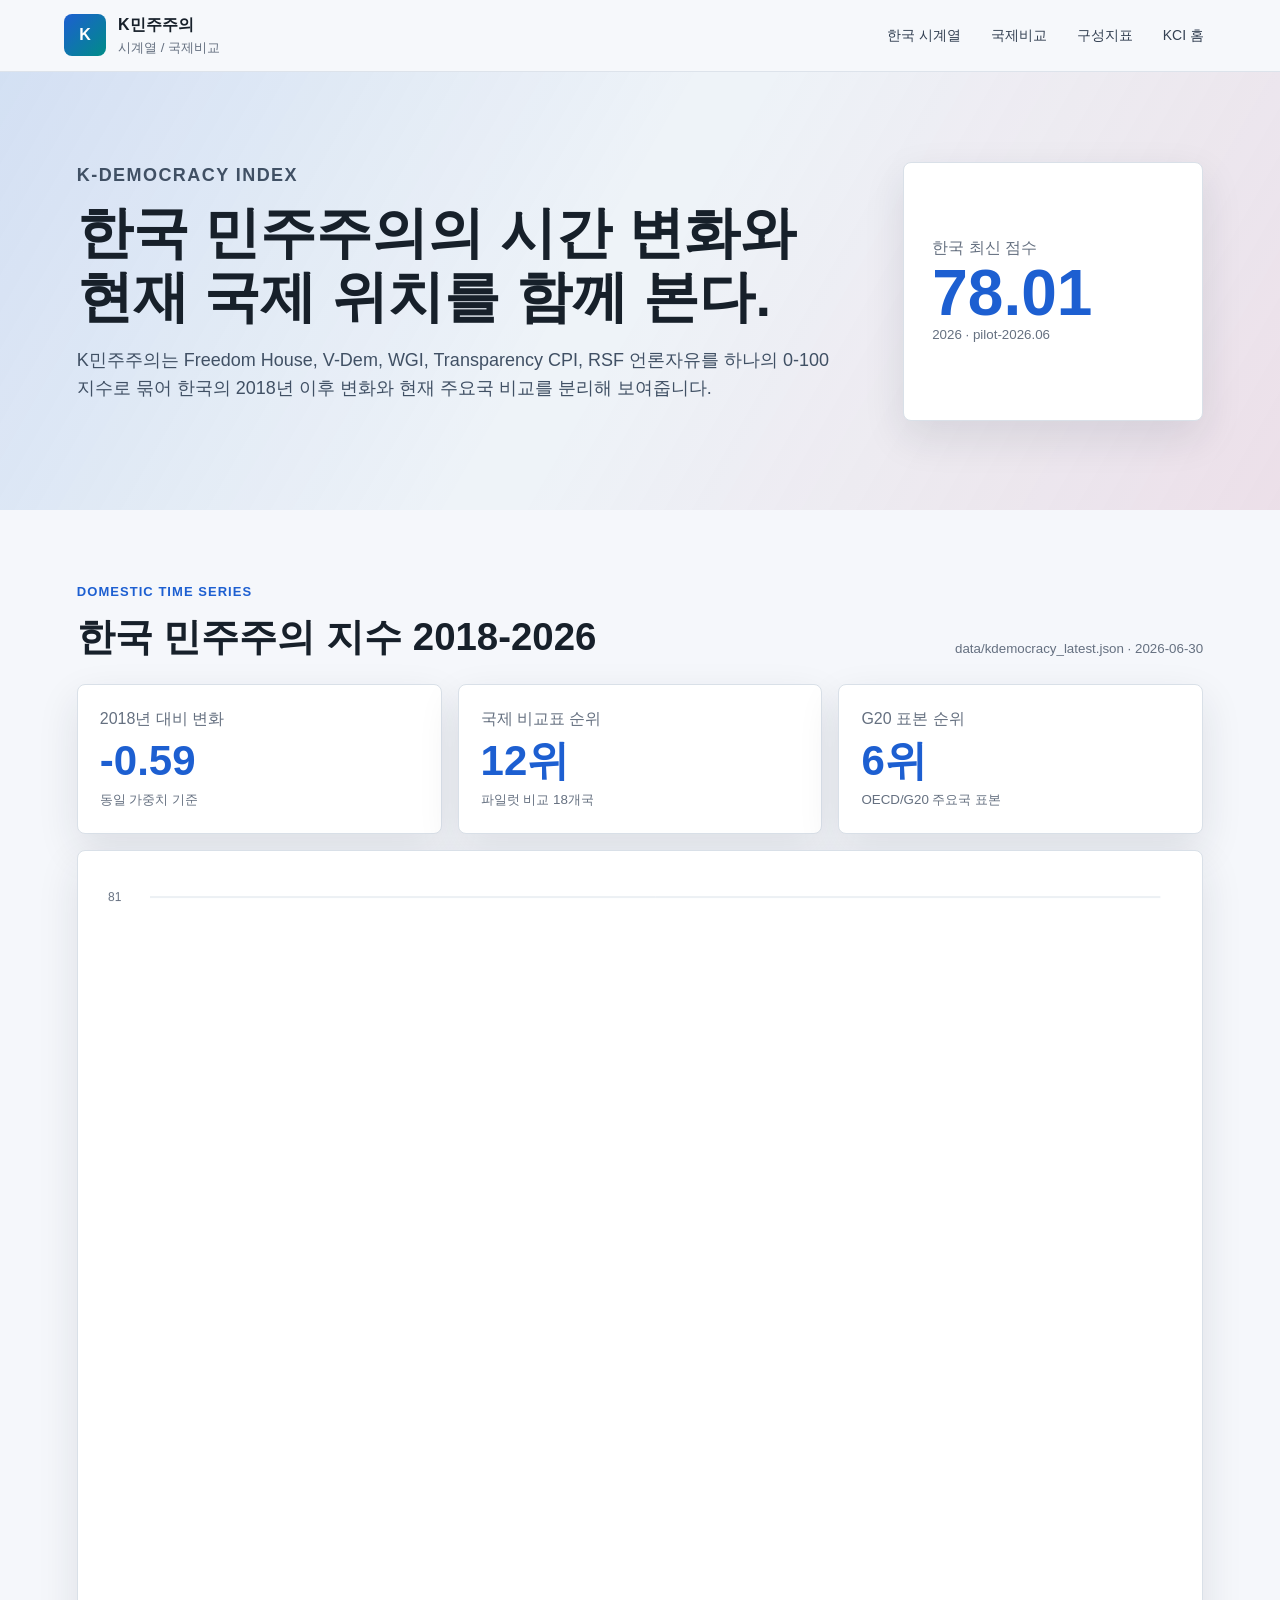
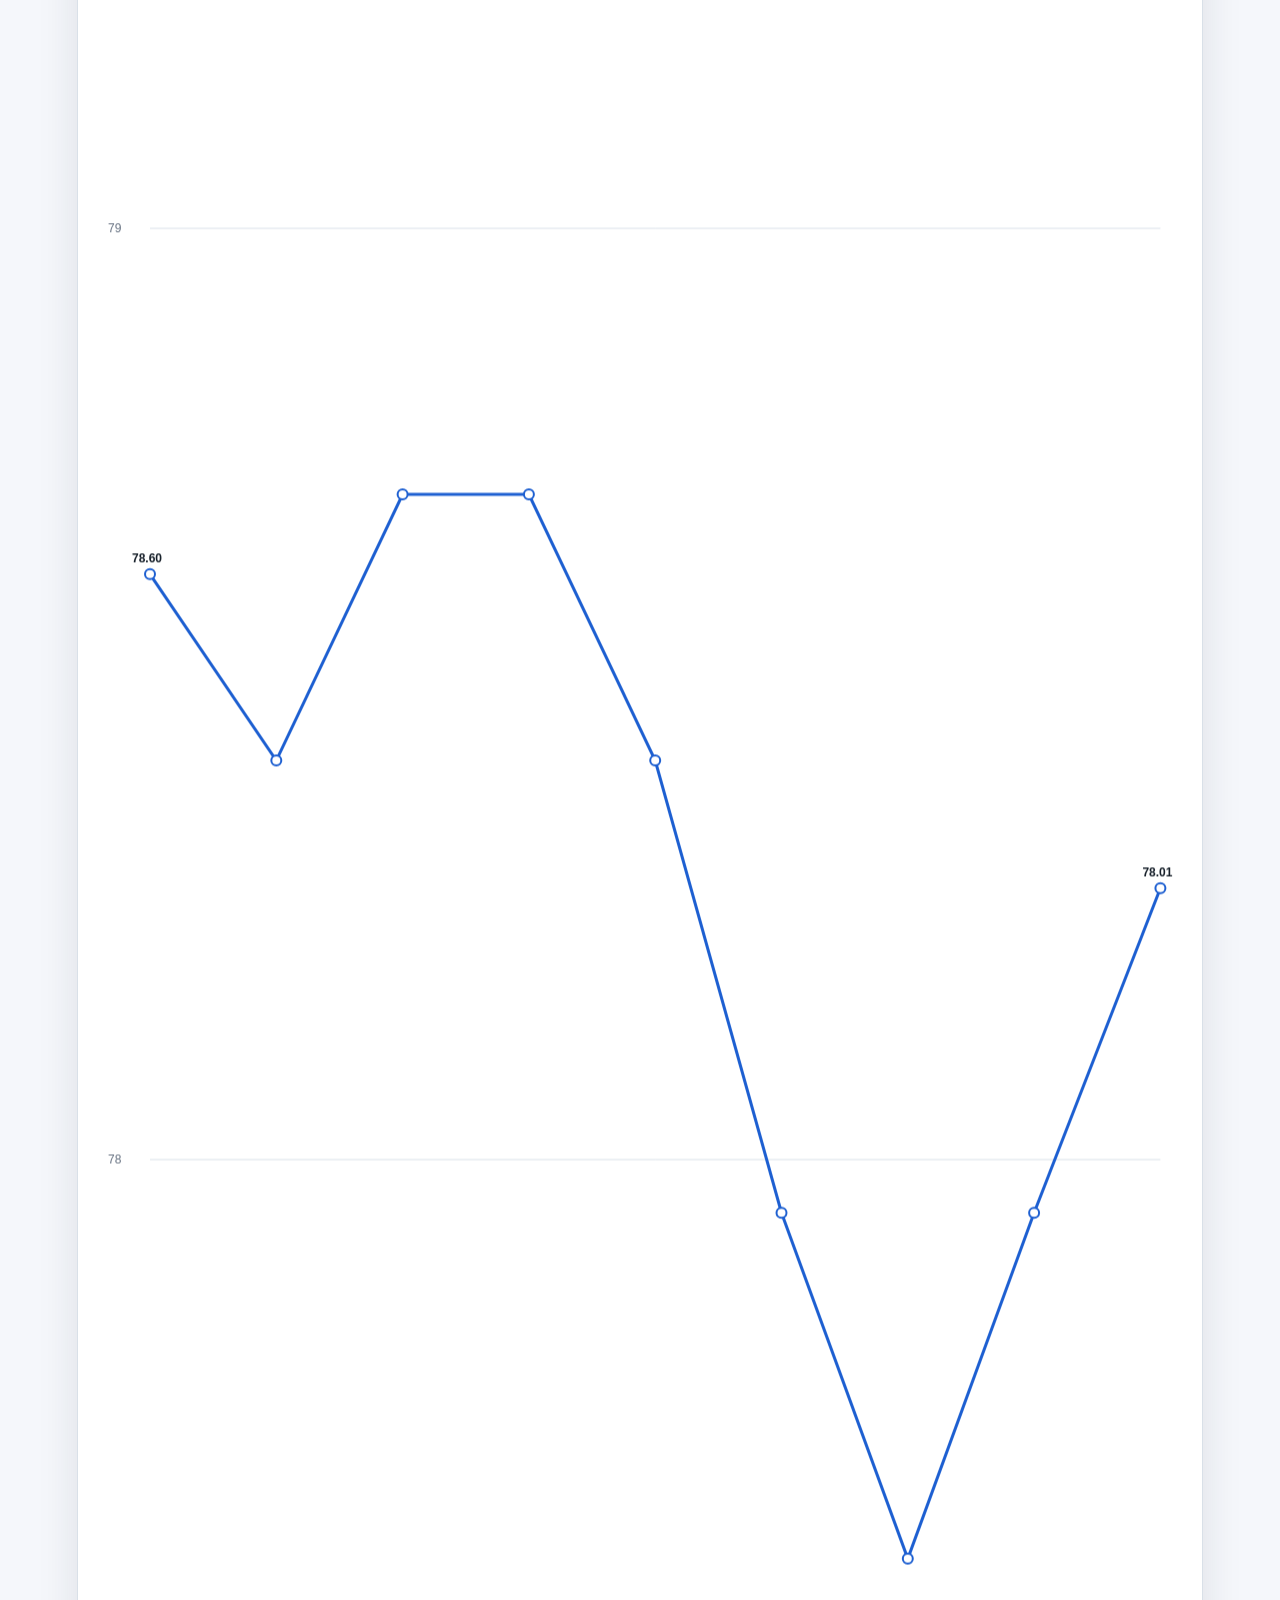
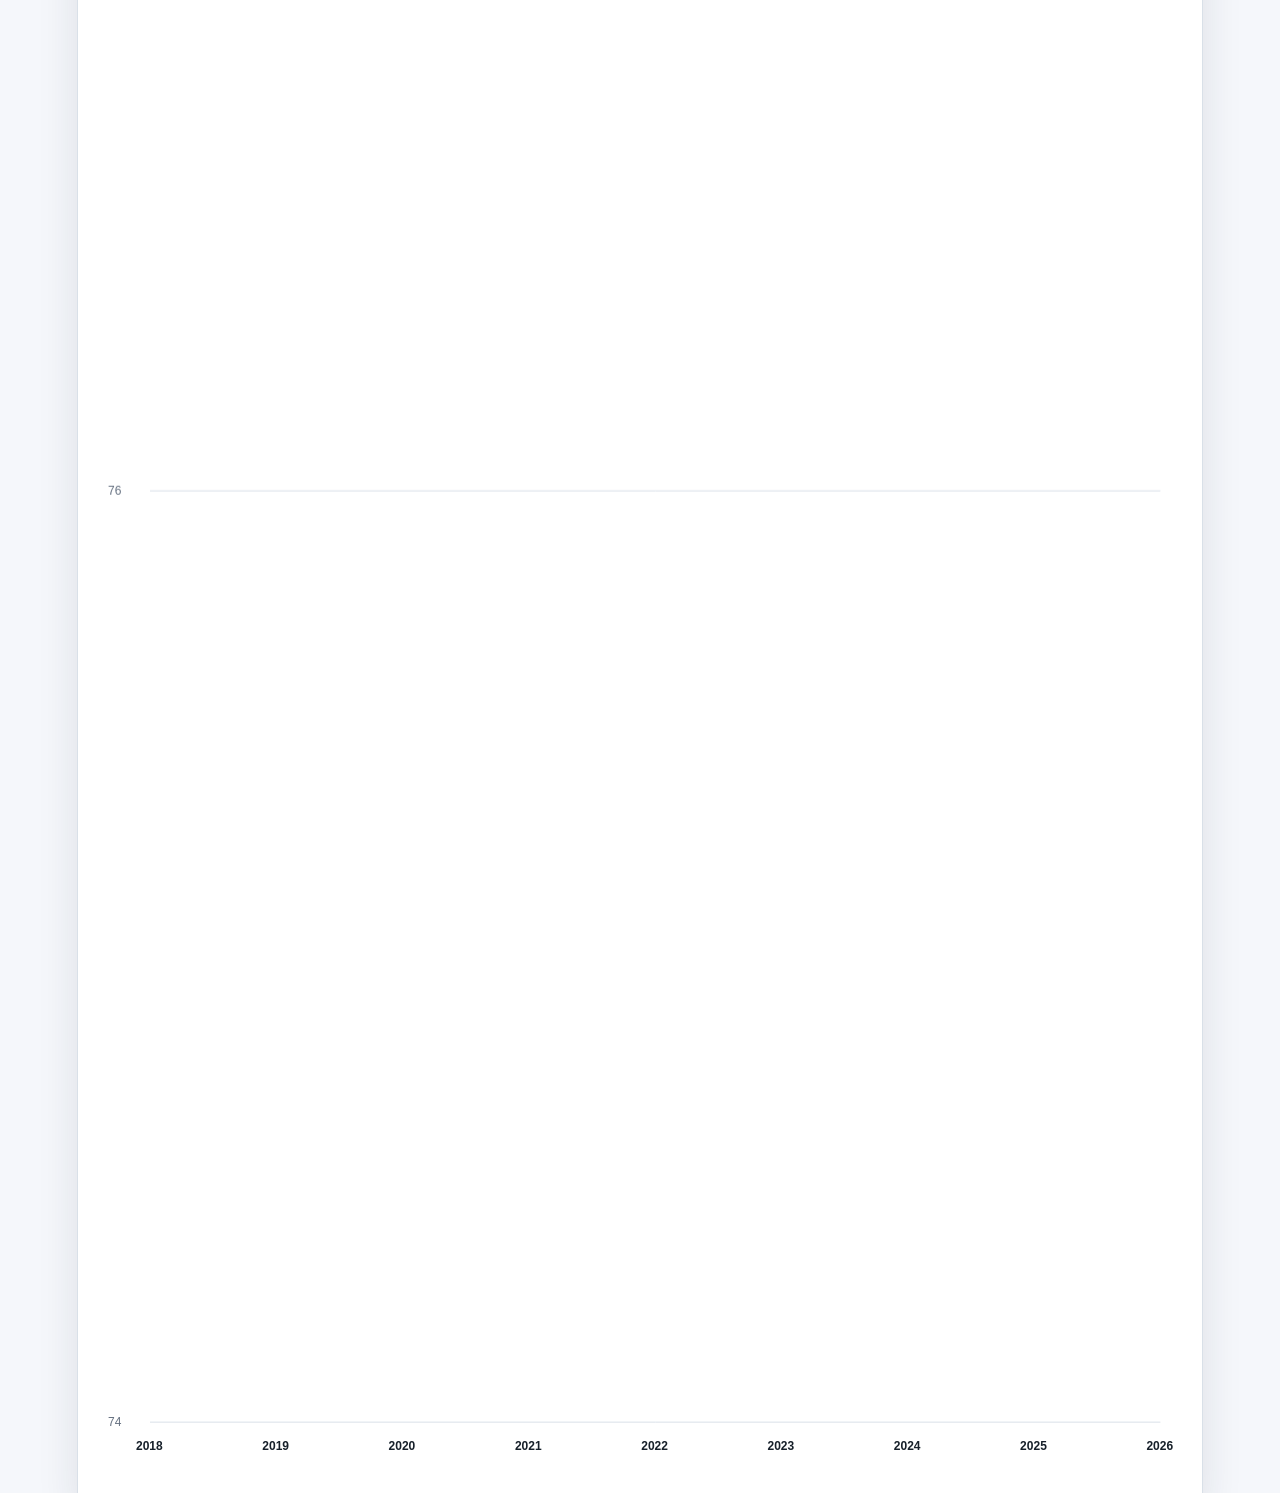
==== k-democracy.html @ 5c2d7ee3 "Add K-Democracy standalone page" ====
<!doctype html>
<html lang="ko">
<head>
  <meta charset="utf-8">
  <meta name="viewport" content="width=device-width, initial-scale=1">
  <title>K민주주의 | 한국 민주주의 지수</title>
  <link rel="stylesheet" href="styles.css">
</head>
<body class="democracy-page">
  <header class="topbar">
    <a class="brand" href="index.html" aria-label="KCI 홈">
      <span class="brand-mark">K</span>
      <span>
        <strong>K민주주의</strong>
        <small>시계열 / 국제비교</small>
      </span>
    </a>
    <nav aria-label="K민주주의 주요 섹션">
      <a href="#korea">한국 시계열</a>
      <a href="#global">국제비교</a>
      <a href="#components">구성지표</a>
      <a href="index.html">KCI 홈</a>
    </nav>
  </header>

  <main>
    <section class="kd-hero" id="overview">
      <div>
        <p class="eyebrow">K-Democracy Index</p>
        <h1>한국 민주주의의 시간 변화와 현재 국제 위치를 함께 본다.</h1>
        <p>
          K민주주의는 Freedom House, V-Dem, WGI, Transparency CPI, RSF 언론자유를
          하나의 0-100 지수로 묶어 한국의 2018년 이후 변화와 현재 주요국 비교를 분리해 보여줍니다.
        </p>
      </div>
      <aside class="kd-score">
        <span>한국 최신 점수</span>
        <strong id="kdLatest">--</strong>
        <small id="kdLatestMeta">data/kdemocracy_latest.json</small>
      </aside>
    </section>

    <section class="section kd-dashboard" id="korea">
      <div class="section-head">
        <div>
          <p class="eyebrow">Domestic Time Series</p>
          <h2>한국 민주주의 지수 2018-2026</h2>
        </div>
        <small id="kdStatus">데이터 로딩 중</small>
      </div>
      <div class="kd-grid">
        <article class="kd-card">
          <span>2018년 대비 변화</span>
          <strong id="kdChange">--</strong>
          <small>동일 가중치 기준</small>
        </article>
        <article class="kd-card">
          <span>국제 비교표 순위</span>
          <strong id="kdGlobalRank">--</strong>
          <small>파일럿 비교 18개국</small>
        </article>
        <article class="kd-card">
          <span>G20 표본 순위</span>
          <strong id="kdG20Rank">--</strong>
          <small>OECD/G20 주요국 표본</small>
        </article>
        <article class="kd-chart-panel">
          <canvas id="kdHistoryChart" width="900" height="360" aria-label="한국 민주주의 지수 시계열"></canvas>
        </article>
      </div>
    </section>

    <section class="section kd-global" id="global">
      <div class="section-head">
        <div>
          <p class="eyebrow">Current International Position</p>
          <h2>현재 시점 국제비교</h2>
        </div>
        <small>최신 공개지표 기반 파일럿</small>
      </div>
      <div class="kd-global-layout">
        <article class="kd-chart-panel">
          <canvas id="kdGlobalChart" width="900" height="460" aria-label="국가별 K민주주의 점수 비교"></canvas>
        </article>
        <div id="kdRanking" class="kd-ranking"></div>
      </div>
    </section>

    <section class="section" id="components">
      <div class="section-head">
        <div>
          <p class="eyebrow">Index Design</p>
          <h2>7개 구성지표와 가중치</h2>
        </div>
      </div>
      <div id="kdComponents" class="kd-components"></div>
      <div class="kd-note">
        <h3>해석 원칙</h3>
        <p>
          한국 시계열은 동일 산식으로 비교합니다. 국제비교는 현재 공개된 최신 연도 값을 맞춘 파일럿이며,
          원자료 CSV/API 자동수집이 완료되면 국가별 구성값을 모두 실측으로 대체합니다.
        </p>
        <div id="kdSources" class="kd-sources"></div>
      </div>
    </section>
  </main>

  <footer>
    <p>K민주주의 · Korea Democracy Index</p>
    <p>Updated from data/kdemocracy_latest.json</p>
  </footer>

  <script src="data/kdemocracy_latest.js"></script>
  <script src="k-democracy.js"></script>
</body>
</html>
---- styles.css ----
:root {
  color-scheme: light;
  --ink: #17202a;
  --muted: #657080;
  --line: #d9e0e8;
  --paper: #f6f8fb;
  --panel: #ffffff;
  --blue: #1d5fd1;
  --teal: #008c88;
  --rose: #d8426b;
  --gold: #c48722;
  --green: #3b8b4f;
  --violet: #7655c7;
  --shadow: 0 16px 42px rgba(24, 37, 56, 0.11);
}

* {
  box-sizing: border-box;
}

html {
  scroll-behavior: smooth;
}

body {
  margin: 0;
  color: var(--ink);
  background: var(--paper);
  font-family: "Segoe UI", "Noto Sans KR", Arial, sans-serif;
  line-height: 1.55;
}

a {
  color: inherit;
  text-decoration: none;
}

.topbar {
  position: sticky;
  top: 0;
  z-index: 20;
  display: flex;
  align-items: center;
  justify-content: space-between;
  min-height: 72px;
  padding: 12px clamp(20px, 5vw, 72px);
  border-bottom: 1px solid rgba(217, 224, 232, 0.86);
  background: rgba(246, 248, 251, 0.93);
  backdrop-filter: blur(16px);
}

.brand {
  display: inline-flex;
  align-items: center;
  gap: 12px;
}

.brand-mark {
  display: grid;
  width: 42px;
  height: 42px;
  place-items: center;
  border-radius: 8px;
  color: #fff;
  background: linear-gradient(135deg, var(--blue), var(--teal));
  font-weight: 900;
}

.brand strong,
.brand small {
  display: block;
}

.brand small,
nav a,
small,
.muted {
  color: var(--muted);
}

nav {
  display: flex;
  gap: 6px;
}

nav a {
  padding: 9px 12px;
  border-radius: 8px;
  color: #344153;
  font-size: 14px;
}

nav a:hover {
  background: #eaf0f7;
}

.hero {
  display: grid;
  grid-template-columns: minmax(0, 1.08fr) minmax(320px, 0.72fr);
  gap: clamp(28px, 5vw, 68px);
  align-items: center;
  padding: clamp(48px, 7vw, 86px) clamp(20px, 6vw, 90px) clamp(44px, 6vw, 72px);
  background:
    linear-gradient(120deg, rgba(29, 95, 209, 0.11), transparent 42%),
    linear-gradient(300deg, rgba(0, 140, 136, 0.12), transparent 48%),
    #eef4f9;
}

.eyebrow {
  margin: 0 0 12px;
  color: var(--blue);
  font-size: 13px;
  font-weight: 800;
  letter-spacing: 0.08em;
  text-transform: uppercase;
}

.hero h1 {
  max-width: 880px;
  margin: 0;
  font-size: clamp(34px, 4.6vw, 56px);
  line-height: 1.14;
  letter-spacing: 0;
}

.hero p {
  max-width: 760px;
  color: #425064;
  font-size: 18px;
}

.hero-actions {
  display: flex;
  flex-wrap: wrap;
  gap: 12px;
  margin-top: 28px;
}

.button {
  display: inline-flex;
  align-items: center;
  min-height: 44px;
  padding: 0 18px;
  border-radius: 8px;
  font-weight: 800;
}

.button.primary {
  color: #fff;
  background: var(--blue);
}

.button.secondary {
  color: var(--blue);
  border: 1px solid #b9c9df;
  background: #fff;
}

.hero-panel {
  display: grid;
  gap: 14px;
}

.score-card,
.press-visual,
.index-meter,
.history-panel,
.area-cards article,
.media-layout article,
.method-grid article,
.pipeline-track,
.indicator-table {
  border: 1px solid var(--line);
  border-radius: 8px;
  background: var(--panel);
  box-shadow: var(--shadow);
}

.score-card {
  padding: 28px;
}

.score-card span,
.index-meter span {
  color: var(--muted);
}

.score-card strong {
  display: block;
  margin-top: 6px;
  color: var(--blue);
  font-size: 56px;
  line-height: 1;
}

.press-visual {
  position: relative;
  display: grid;
  min-height: 230px;
  padding: 24px;
  overflow: hidden;
  background:
    linear-gradient(90deg, rgba(23, 32, 42, 0.055) 1px, transparent 1px),
    linear-gradient(0deg, rgba(23, 32, 42, 0.055) 1px, transparent 1px),
    #ffffff;
  background-size: 28px 28px;
}

.press-visual span {
  color: var(--muted);
}

.press-visual b {
  z-index: 1;
  align-self: center;
  color: var(--teal);
  font-size: 58px;
  line-height: 1;
}

.press-visual i {
  position: absolute;
  width: 72px;
  height: 48px;
  border: 1px solid rgba(29, 95, 209, 0.24);
  border-radius: 8px;
  background: rgba(29, 95, 209, 0.07);
}

.press-visual i:nth-of-type(1) { right: 30px; top: 34px; }
.press-visual i:nth-of-type(2) { right: 116px; top: 64px; background: rgba(0, 140, 136, 0.08); }
.press-visual i:nth-of-type(3) { right: 56px; top: 124px; background: rgba(216, 66, 107, 0.08); }
.press-visual i:nth-of-type(4) { left: 28px; bottom: 26px; background: rgba(196, 135, 34, 0.10); }
.press-visual i:nth-of-type(5) { left: 120px; bottom: 58px; background: rgba(59, 139, 79, 0.09); }
.press-visual i:nth-of-type(6) { right: 160px; bottom: 24px; background: rgba(118, 85, 199, 0.08); }

.section {
  padding: 72px clamp(20px, 6vw, 90px);
}

.section-head {
  display: flex;
  align-items: end;
  justify-content: space-between;
  gap: 24px;
  margin-bottom: 24px;
}

.section h2 {
  margin: 0;
  font-size: clamp(28px, 3vw, 40px);
  line-height: 1.18;
}

.warning {
  display: grid;
  grid-template-columns: 0.65fr 1fr;
  gap: 28px;
  border-top: 1px solid var(--line);
  border-bottom: 1px solid var(--line);
  background: #fff;
}

.warning p {
  margin: 0;
  color: #405064;
  font-size: 17px;
}

.dashboard-grid {
  display: grid;
  grid-template-columns: 280px minmax(0, 1fr);
  gap: 22px;
}

.index-meter {
  display: grid;
  align-content: center;
  min-height: 420px;
  padding: 26px;
}

.index-meter strong {
  color: var(--blue);
  font-size: 64px;
  line-height: 1;
}

#areaChart {
  width: 100%;
  min-height: 420px;
  border: 1px solid var(--line);
  border-radius: 8px;
  background: #fff;
  box-shadow: var(--shadow);
}

.history-panel {
  grid-column: 1 / -1;
  padding: 22px;
}

.panel-head {
  display: flex;
  align-items: baseline;
  justify-content: space-between;
  gap: 16px;
  margin-bottom: 12px;
}

.panel-head h3 {
  margin: 0;
}

#historyChart {
  width: 100%;
  min-height: 300px;
}

.summary-grid {
  display: grid;
  grid-template-columns: repeat(3, 1fr);
  gap: 12px;
  margin-top: 14px;
}

.summary-grid article {
  display: grid;
  gap: 5px;
  min-height: 100px;
  padding: 16px;
  border: 1px solid var(--line);
  border-radius: 8px;
  background: #f8fafc;
}

.summary-grid span,
.summary-grid small {
  color: var(--muted);
}

.summary-grid strong {
  color: var(--blue);
  font-size: 26px;
}

.area-cards {
  display: grid;
  grid-template-columns: repeat(3, 1fr);
  gap: 16px;
}

.card-group-title {
  grid-column: 1 / -1;
  margin-top: 8px;
  color: var(--muted);
  font-size: 13px;
  font-weight: 900;
  letter-spacing: 0.08em;
}

.area-cards article {
  display: grid;
  gap: 10px;
  padding: 20px;
}

.area-cards span {
  color: var(--c);
  font-weight: 900;
}

.area-cards strong {
  color: var(--ink);
  font-size: 36px;
  line-height: 1;
}

.area-cards p {
  margin: 0;
  color: #405064;
}

.area-cards article.observational,
.area-cards article.appendix {
  background: #f8fafc;
  box-shadow: none;
}

.area-cards article.observational strong,
.area-cards article.appendix strong {
  color: var(--muted);
  font-size: 28px;
}

.indicator-table {
  margin-top: 22px;
  overflow: hidden;
}

.table-row {
  display: grid;
  grid-template-columns: 160px minmax(220px, 1fr) 70px 120px 80px minmax(260px, 1.4fr);
  gap: 12px;
  align-items: center;
  padding: 12px 16px;
  border-bottom: 1px solid #edf1f5;
  font-size: 14px;
}

.table-row:last-child {
  border-bottom: 0;
}

.table-head {
  color: var(--ink);
  background: #eef3f8;
  font-weight: 900;
}

.table-row small,
.table-row span {
  color: var(--muted);
}

.media-layout {
  display: grid;
  grid-template-columns: 1fr 1fr 0.7fr;
  gap: 16px;
}

.media-layout article {
  padding: 22px;
}

.media-layout h3 {
  margin-top: 0;
}

.media-layout p {
  color: #405064;
}

.media-layout strong {
  display: block;
  color: var(--teal);
  font-size: 52px;
  line-height: 1;
}

.metric-line {
  margin: 12px 0 8px;
  color: #405064;
}

.metric-line b {
  color: var(--blue);
  font-size: 24px;
}

.method-grid {
  display: grid;
  grid-template-columns: repeat(4, 1fr);
  gap: 16px;
}

.method-grid article {
  padding: 20px;
}

.method-grid span {
  display: grid;
  width: 34px;
  height: 34px;
  place-items: center;
  border-radius: 8px;
  color: #fff;
  background: var(--blue);
  font-weight: 900;
}

.method-grid p {
  color: #405064;
}

.pipeline-track {
  display: grid;
  grid-template-columns: repeat(4, 1fr);
  overflow: hidden;
}

.pipeline-track div {
  display: grid;
  gap: 8px;
  min-height: 132px;
  padding: 20px;
  border-right: 1px solid var(--line);
}

.pipeline-track div:last-child {
  border-right: 0;
}

.pipeline-track span {
  color: var(--muted);
}

footer {
  display: flex;
  flex-wrap: wrap;
  justify-content: space-between;
  gap: 12px;
  padding: 24px clamp(20px, 6vw, 90px);
  color: var(--muted);
  border-top: 1px solid var(--line);
  background: #fff;
  font-size: 13px;
}

footer p {
  margin: 0;
}

.democracy-page {
  background: #f5f7fb;
}

.kd-hero {
  display: grid;
  grid-template-columns: minmax(0, 1fr) 300px;
  gap: clamp(24px, 5vw, 58px);
  align-items: stretch;
  padding: clamp(48px, 7vw, 90px) clamp(20px, 6vw, 90px);
  background:
    linear-gradient(120deg, rgba(29, 95, 209, 0.13), transparent 46%),
    linear-gradient(300deg, rgba(216, 66, 107, 0.11), transparent 50%),
    #eef3f8;
}

.kd-hero h1 {
  max-width: 940px;
  margin: 0;
  font-size: clamp(34px, 4.4vw, 58px);
  line-height: 1.13;
}

.kd-hero p {
  max-width: 760px;
  color: #405064;
  font-size: 18px;
}

.kd-score,
.kd-card,
.kd-chart-panel,
.kd-ranking,
.kd-components article,
.kd-note {
  border: 1px solid var(--line);
  border-radius: 8px;
  background: #fff;
  box-shadow: var(--shadow);
}

.kd-score {
  display: grid;
  align-content: center;
  min-height: 250px;
  padding: 28px;
}

.kd-score span,
.kd-card span,
.kd-card small {
  color: var(--muted);
}

.kd-score strong {
  color: var(--blue);
  font-size: 64px;
  line-height: 1;
}

.kd-grid {
  display: grid;
  grid-template-columns: repeat(3, 1fr);
  gap: 16px;
}

.kd-card {
  display: grid;
  gap: 8px;
  min-height: 150px;
  padding: 22px;
}

.kd-card strong {
  color: var(--blue);
  font-size: 42px;
  line-height: 1;
}

.kd-chart-panel {
  grid-column: 1 / -1;
  padding: 18px;
}

#kdHistoryChart,
#kdGlobalChart {
  width: 100%;
  min-height: 360px;
}

#kdGlobalChart {
  min-height: 460px;
}

.kd-global-layout {
  display: grid;
  grid-template-columns: minmax(0, 1.25fr) minmax(280px, 0.75fr);
  gap: 18px;
}

.kd-ranking {
  overflow: hidden;
}

.kd-ranking div {
  display: grid;
  grid-template-columns: 34px minmax(0, 1fr) 74px;
  gap: 10px;
  align-items: center;
  padding: 12px 14px;
  border-bottom: 1px solid #edf1f5;
}

.kd-ranking div:last-child {
  border-bottom: 0;
}

.kd-ranking .is-korea {
  background: #fff3f6;
}

.kd-ranking span {
  color: var(--muted);
  font-weight: 900;
}

.kd-ranking b,
.kd-ranking small {
  display: block;
}

.kd-ranking small {
  grid-column: 2 / 3;
  color: var(--muted);
}

.kd-ranking strong {
  grid-column: 3;
  grid-row: 1 / span 2;
  color: var(--blue);
  text-align: right;
}

.kd-components {
  display: grid;
  grid-template-columns: repeat(4, 1fr);
  gap: 16px;
}

.kd-components article {
  display: grid;
  gap: 8px;
  padding: 18px;
}

.kd-components span {
  display: inline-grid;
  width: 48px;
  height: 32px;
  place-items: center;
  border-radius: 8px;
  color: #fff;
  background: var(--blue);
  font-weight: 900;
}

.kd-components h3 {
  margin: 0;
  font-size: 17px;
}

.kd-components p,
.kd-note p {
  margin: 0;
  color: #405064;
}

.kd-components small {
  color: var(--muted);
}

.kd-note {
  margin-top: 18px;
  padding: 22px;
}

.kd-note h3 {
  margin-top: 0;
}

.kd-sources {
  display: flex;
  flex-wrap: wrap;
  gap: 10px;
  margin-top: 16px;
}

.kd-sources a {
  padding: 8px 10px;
  border: 1px solid #cdd7e4;
  border-radius: 8px;
  color: var(--blue);
  background: #f8fafc;
  font-size: 13px;
  font-weight: 800;
}

@media (max-width: 1080px) {
  .hero,
  .warning,
  .dashboard-grid,
  .kd-hero,
  .kd-global-layout {
    grid-template-columns: 1fr;
  }

  .index-meter {
    min-height: auto;
  }

  .area-cards,
  .media-layout,
  .method-grid,
  .pipeline-track,
  .kd-components {
    grid-template-columns: repeat(2, 1fr);
  }

  .table-row {
    grid-template-columns: 130px minmax(180px, 1fr) 60px 100px 70px;
  }

  .table-row small {
    grid-column: 1 / -1;
  }
}

@media (max-width: 720px) {
  .topbar,
  .section-head,
  .panel-head {
    align-items: flex-start;
    flex-direction: column;
  }

  nav {
    width: 100%;
    overflow-x: auto;
    padding-bottom: 4px;
  }

  .hero h1 {
    font-size: 32px;
  }

  .hero p {
    font-size: 16px;
  }

  .area-cards,
  .media-layout,
  .method-grid,
  .pipeline-track,
  .summary-grid,
  .kd-grid,
  .kd-components {
    grid-template-columns: 1fr;
  }

  .table-row {
    grid-template-columns: 1fr 1fr;
  }

  .table-head {
    display: none;
  }

  .pipeline-track div {
    border-right: 0;
    border-bottom: 1px solid var(--line);
  }

  .pipeline-track div:last-child {
    border-bottom: 0;
  }
}
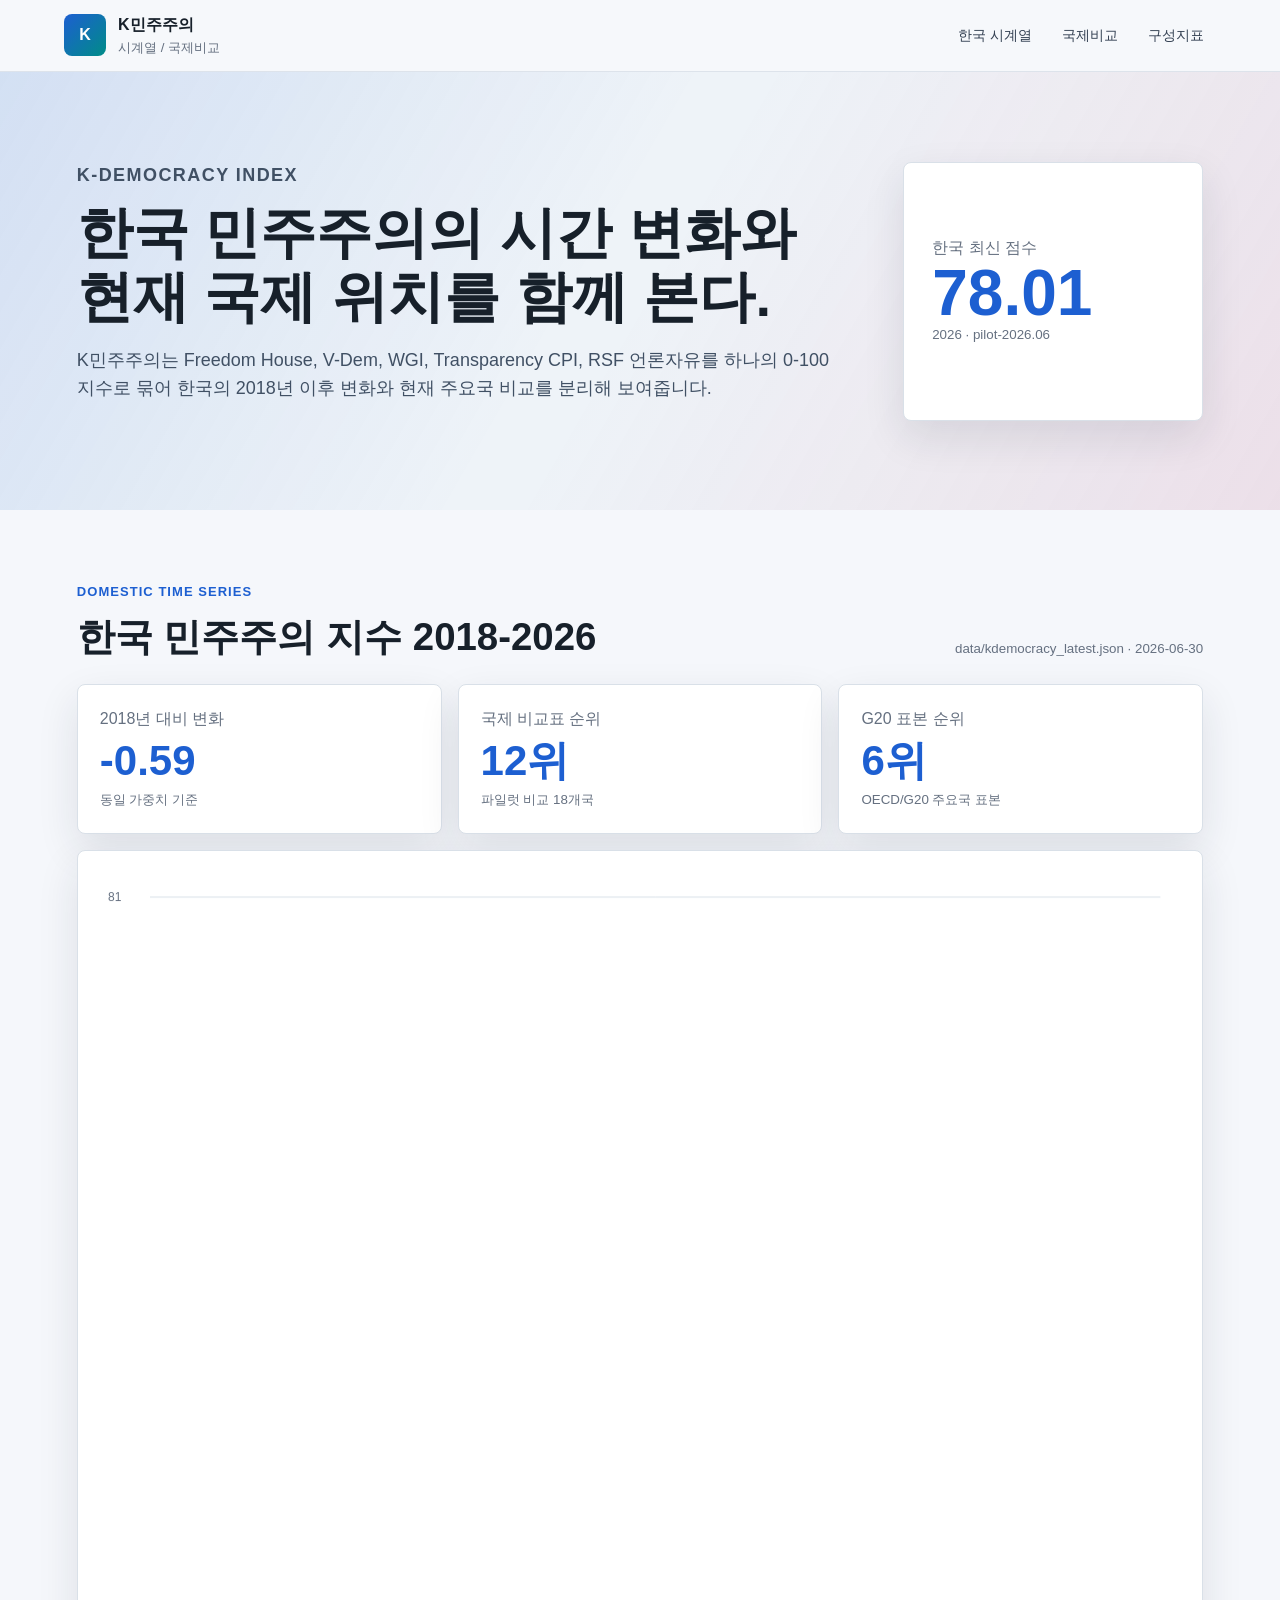
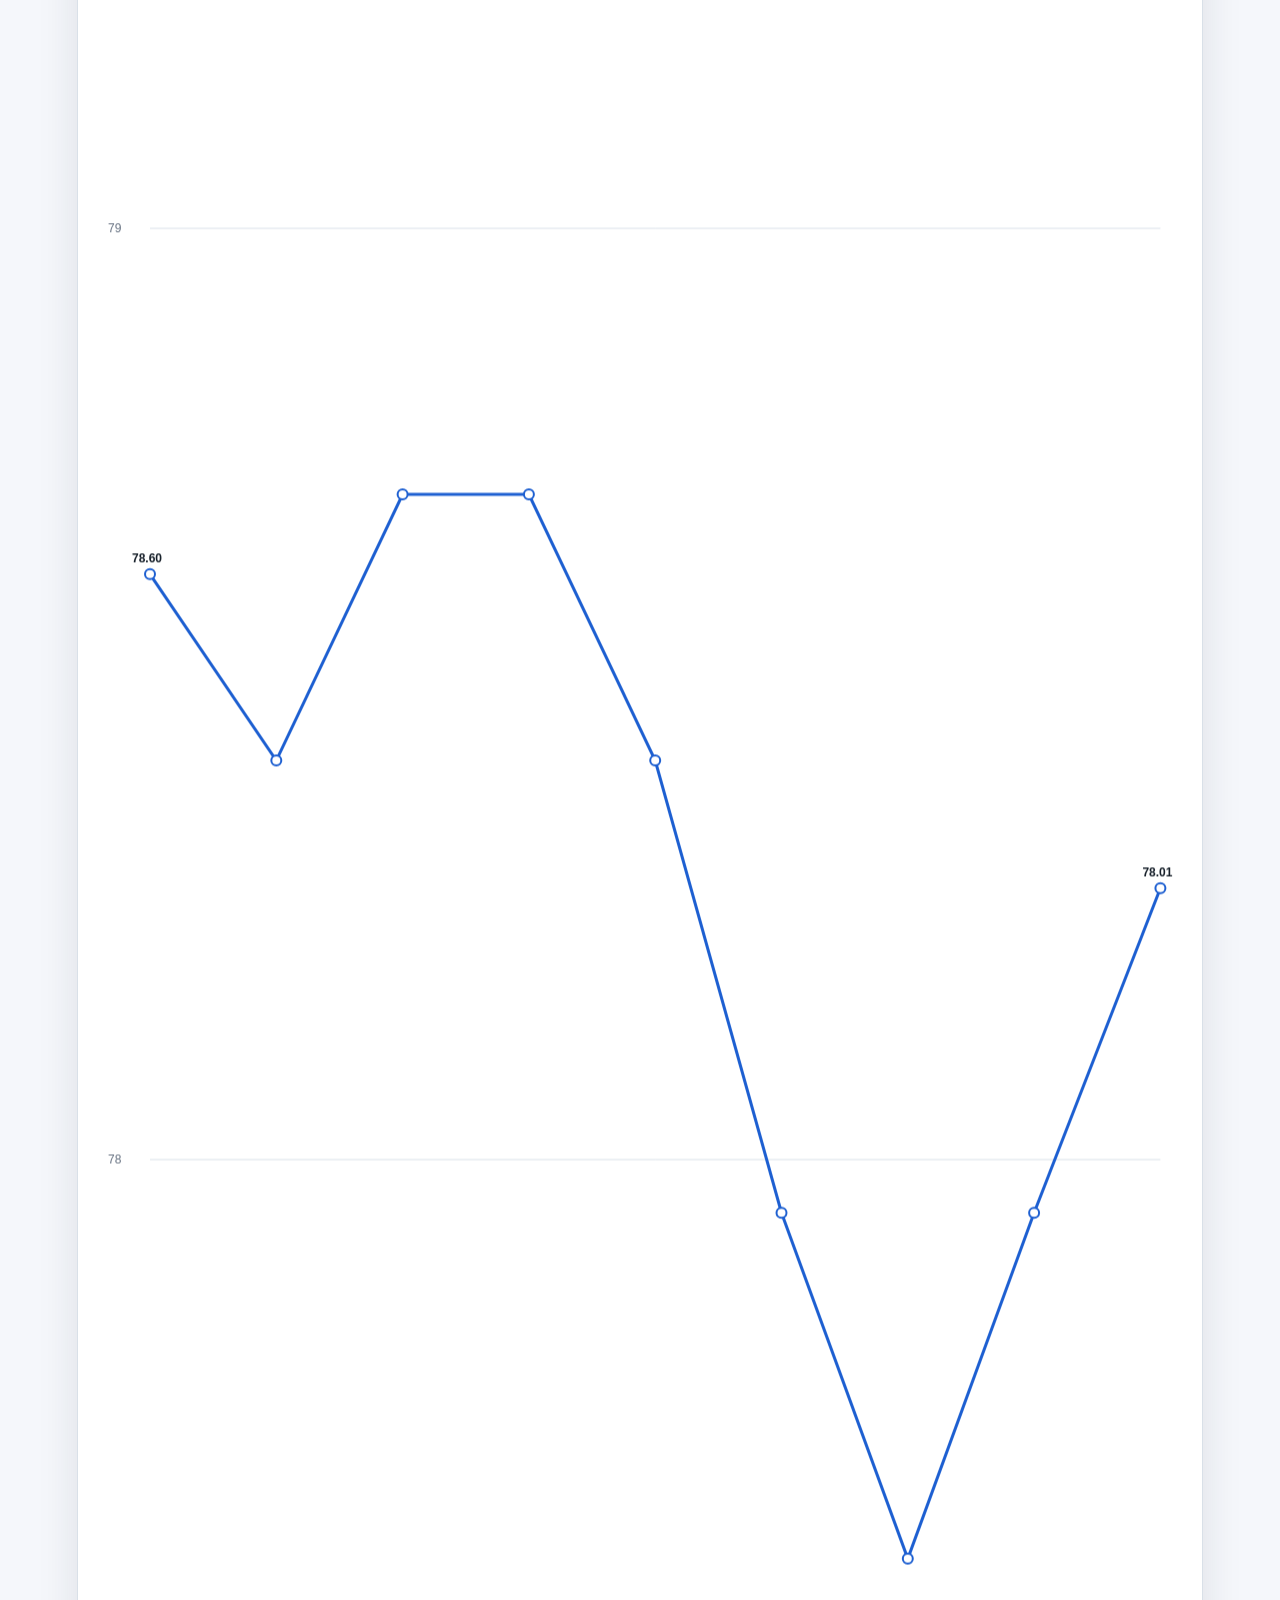
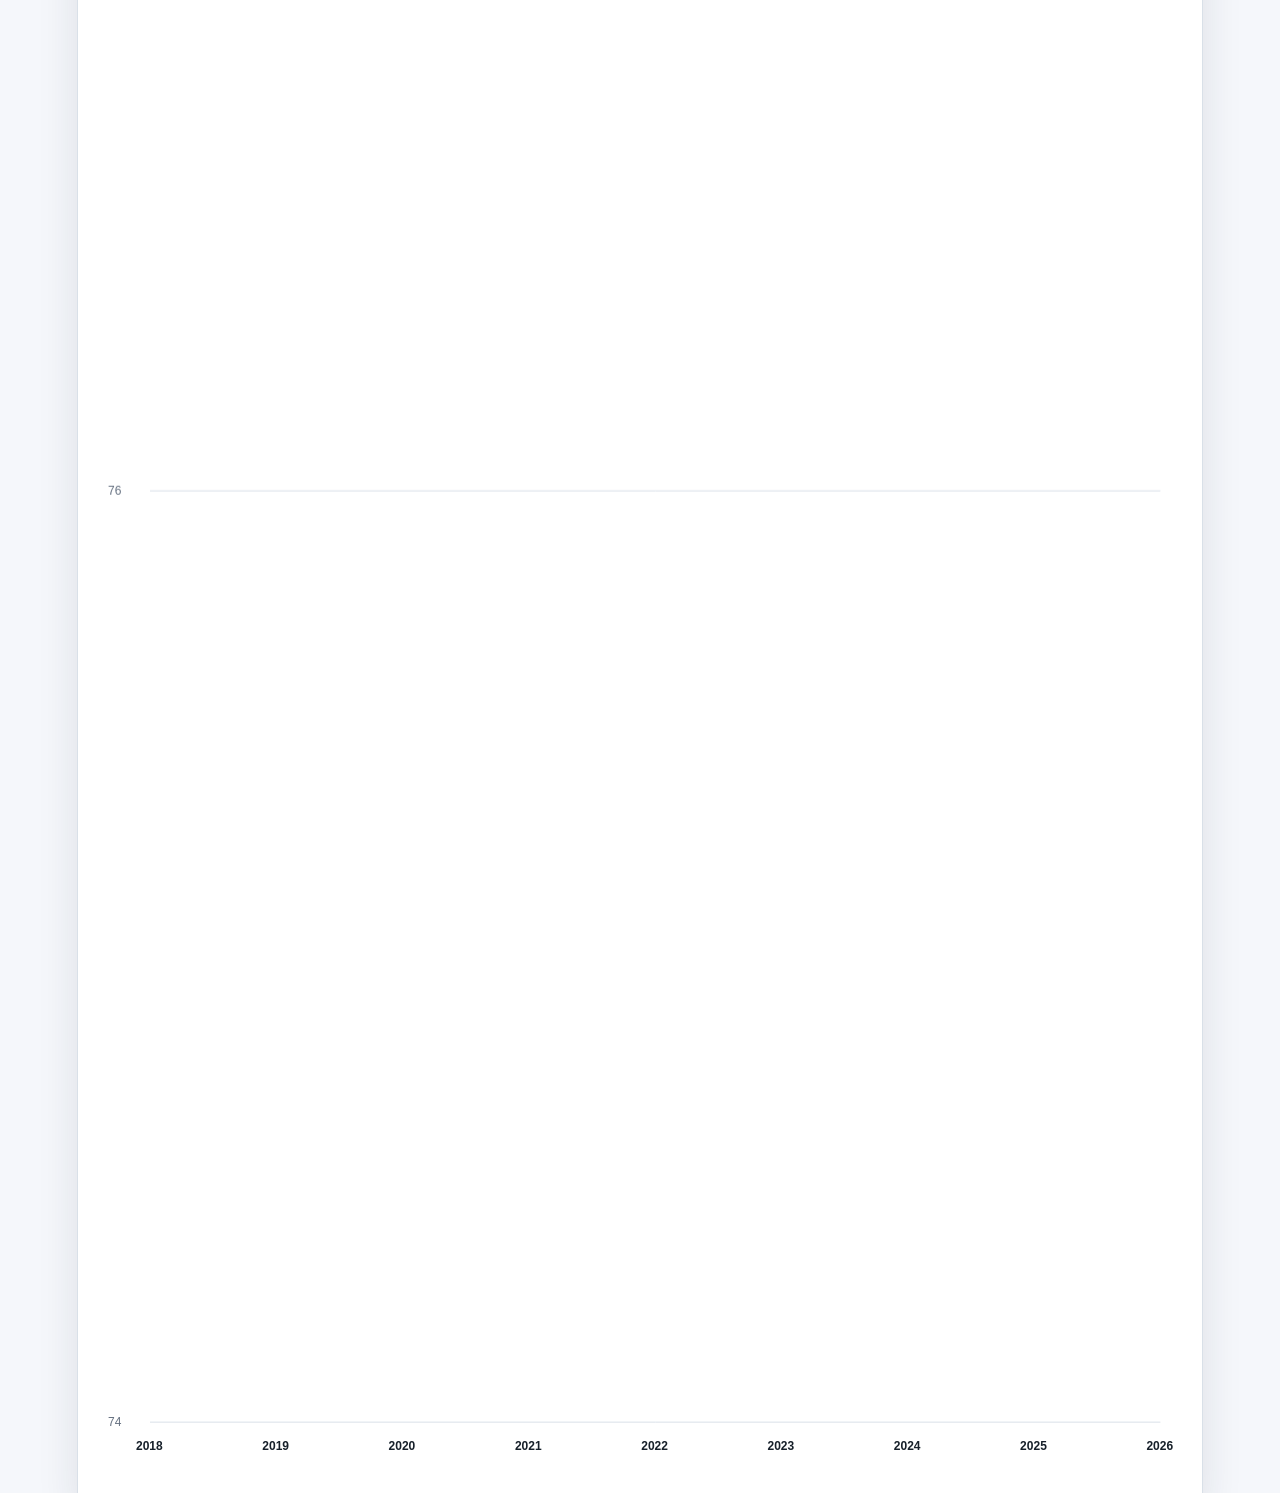
==== commit 6cd72e35: "Decouple K-Democracy from KCI navigation" ====
--- a/k-democracy.html
+++ b/k-democracy.html
@@ -8,7 +8,7 @@
 </head>
 <body class="democracy-page">
   <header class="topbar">
-    <a class="brand" href="index.html" aria-label="KCI 홈">
+    <a class="brand" href="#overview" aria-label="K민주주의 홈">
       <span class="brand-mark">K</span>
       <span>
         <strong>K민주주의</strong>
@@ -19,7 +19,6 @@
       <a href="#korea">한국 시계열</a>
       <a href="#global">국제비교</a>
       <a href="#components">구성지표</a>
-      <a href="index.html">KCI 홈</a>
     </nav>
   </header>
 
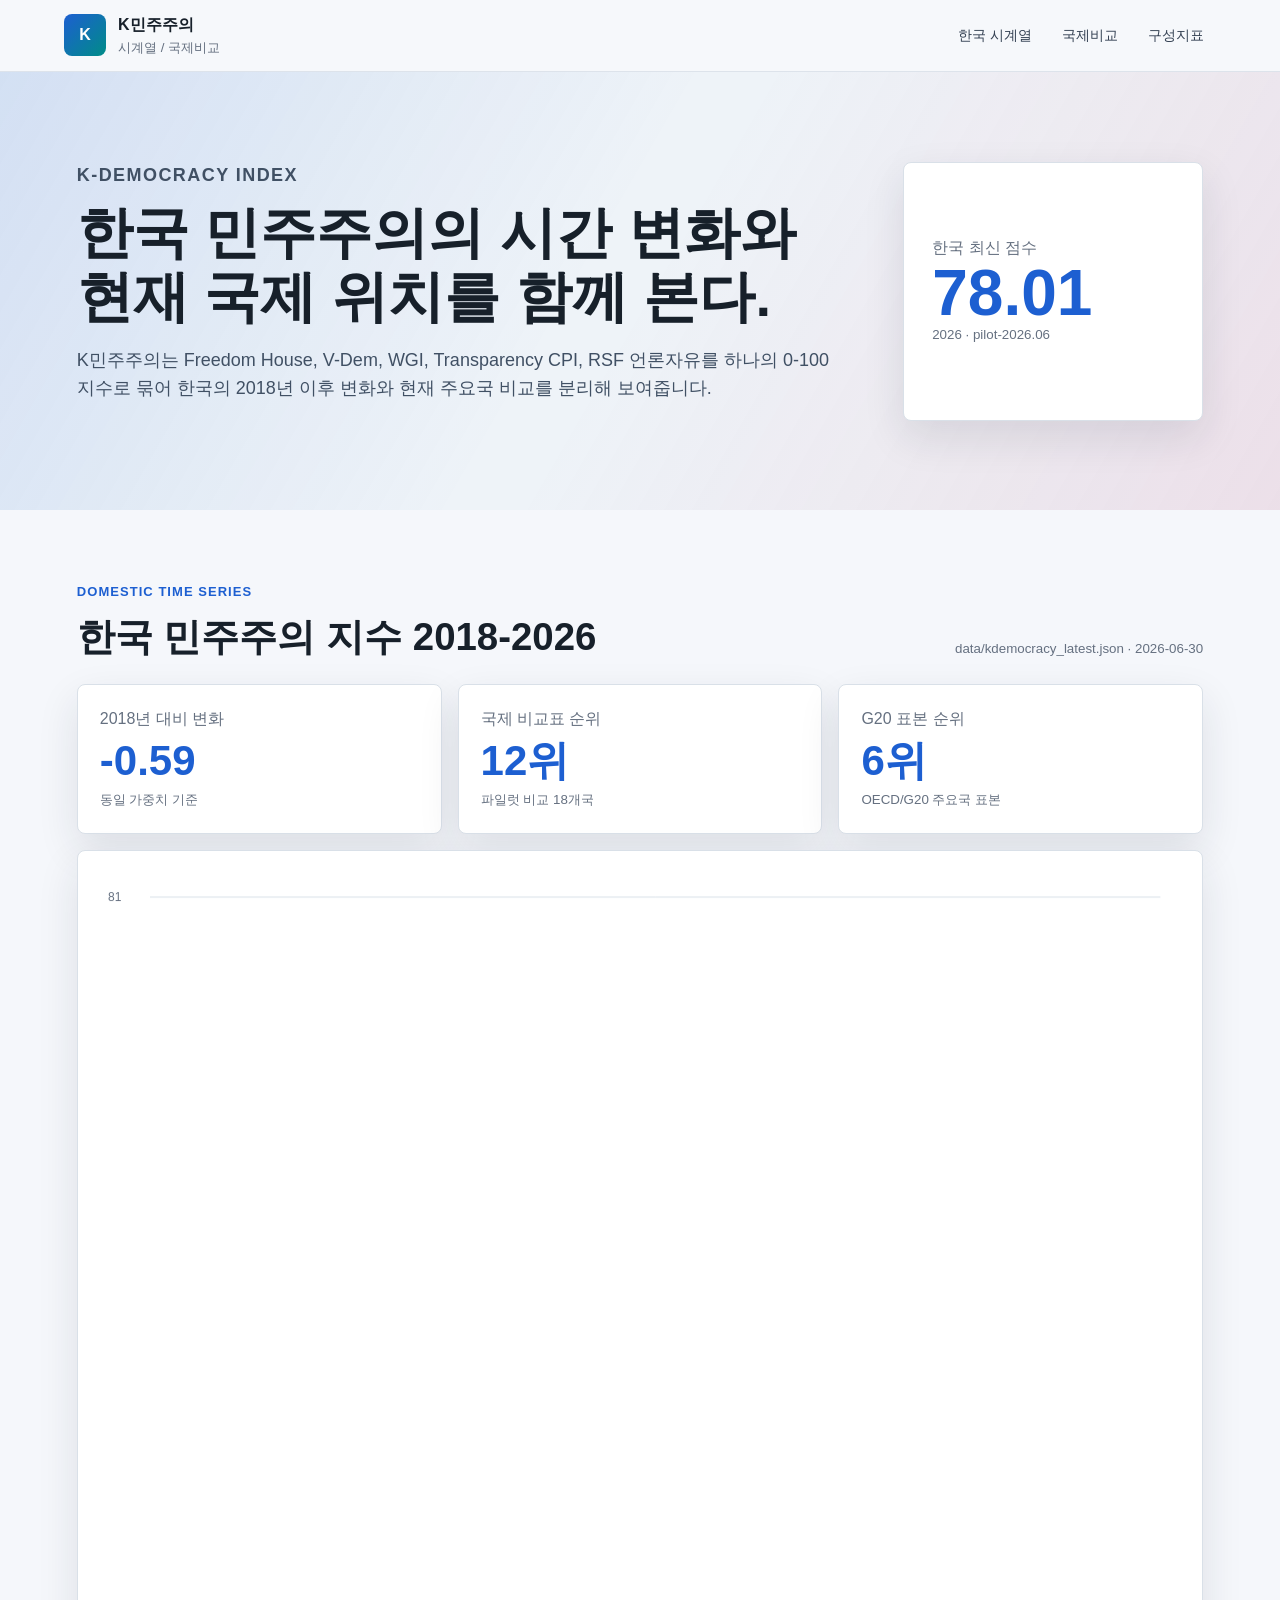
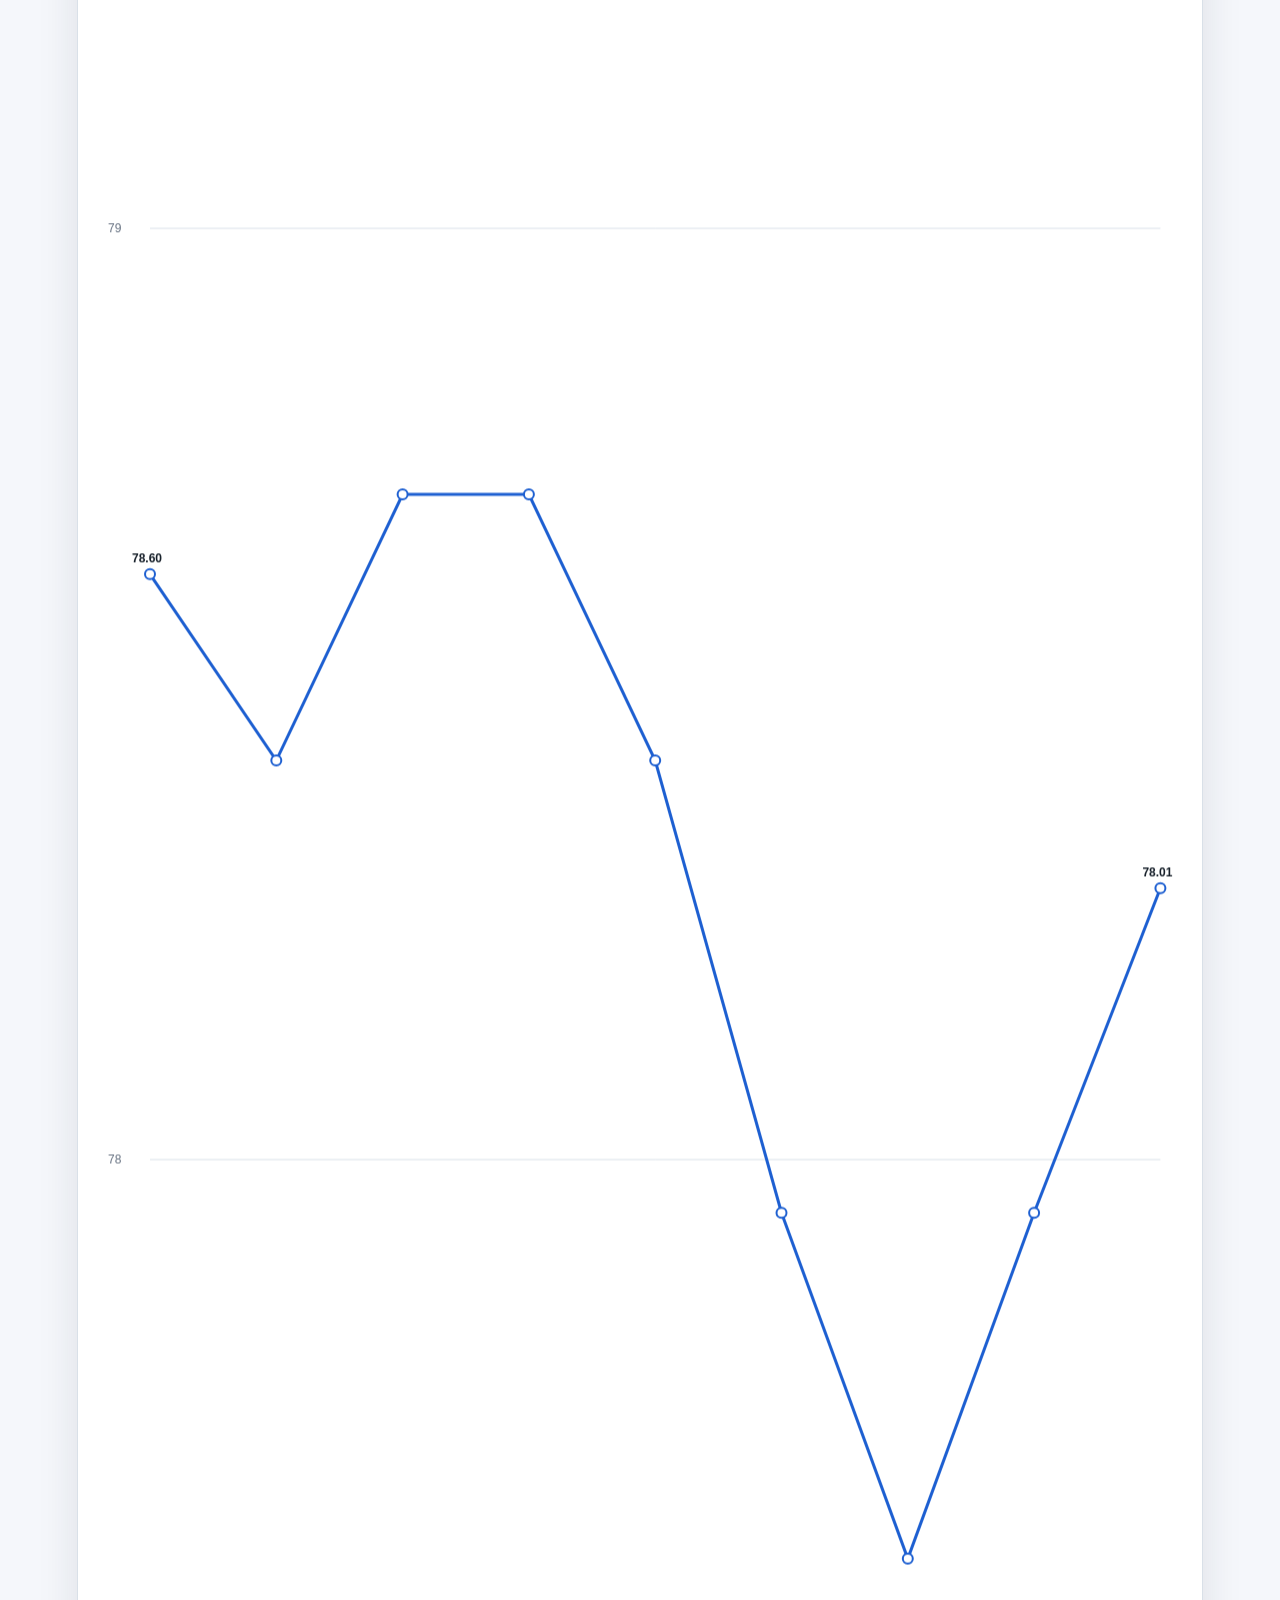
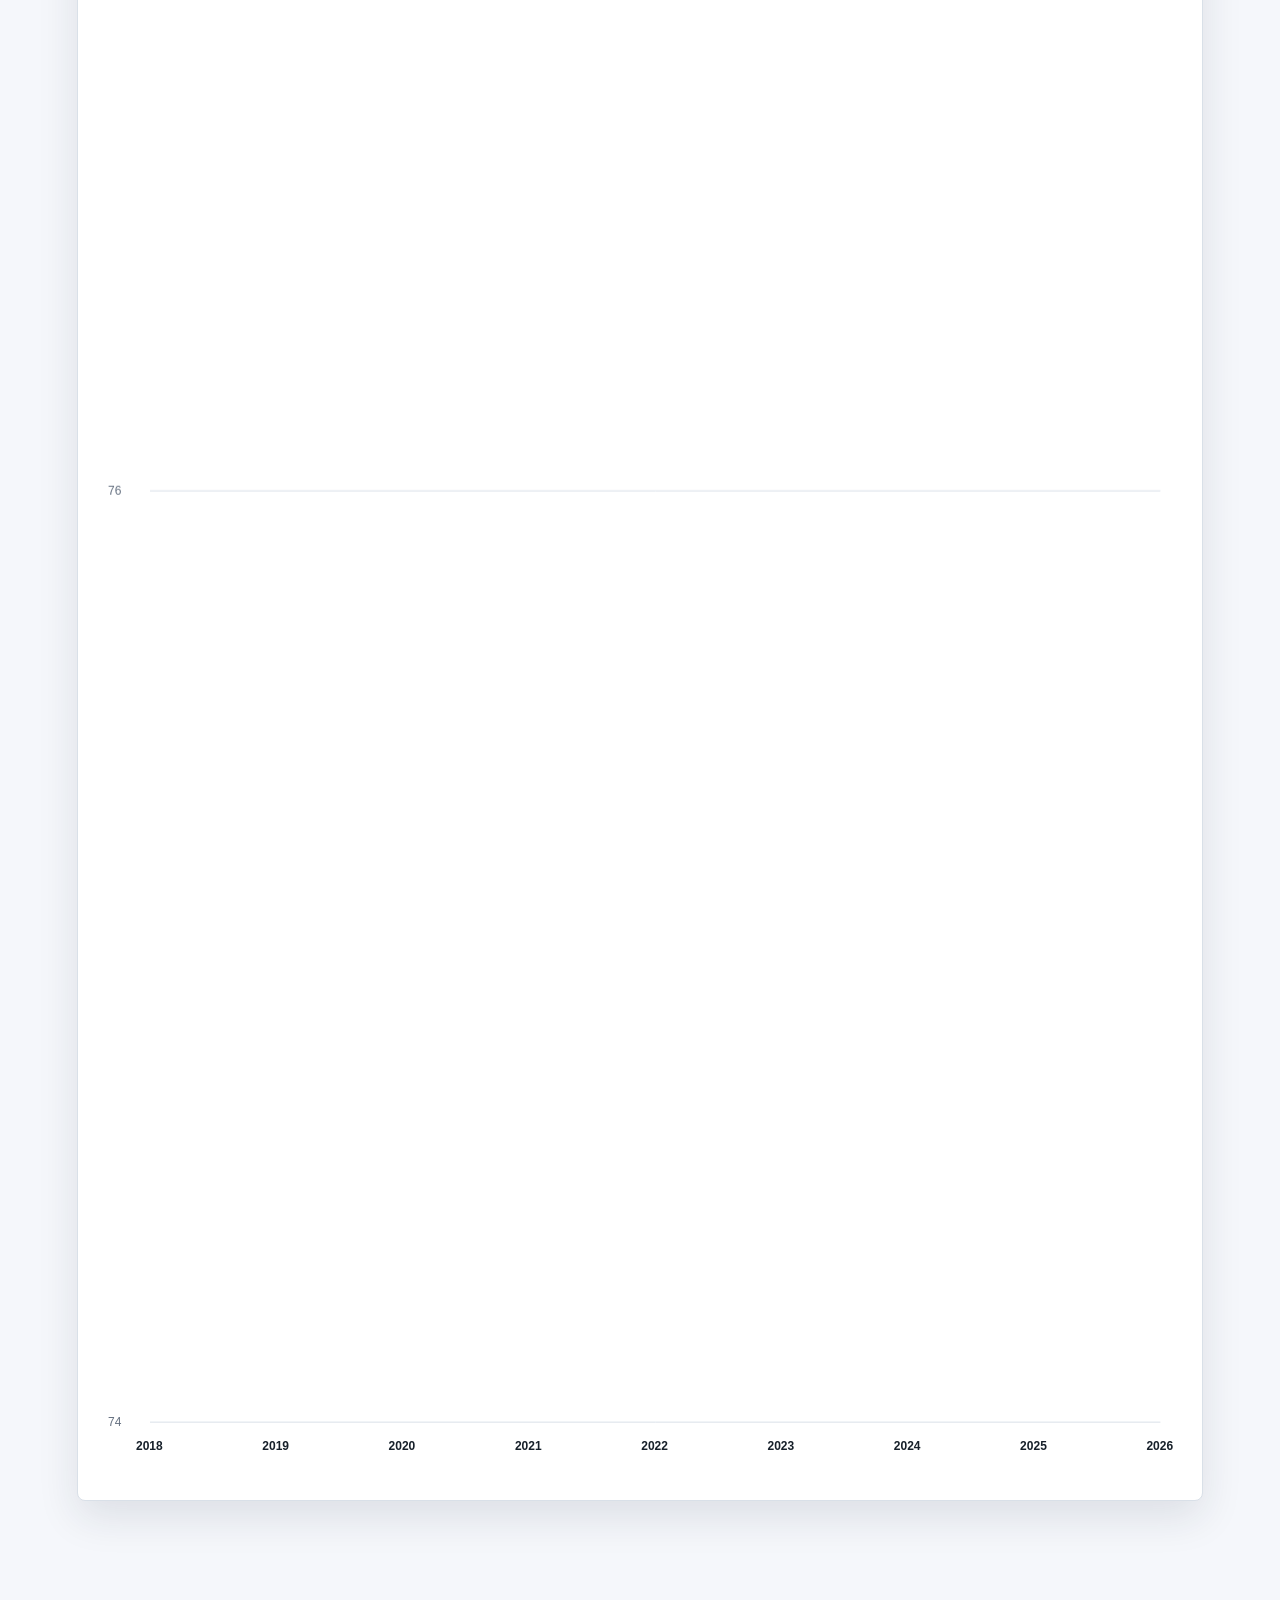
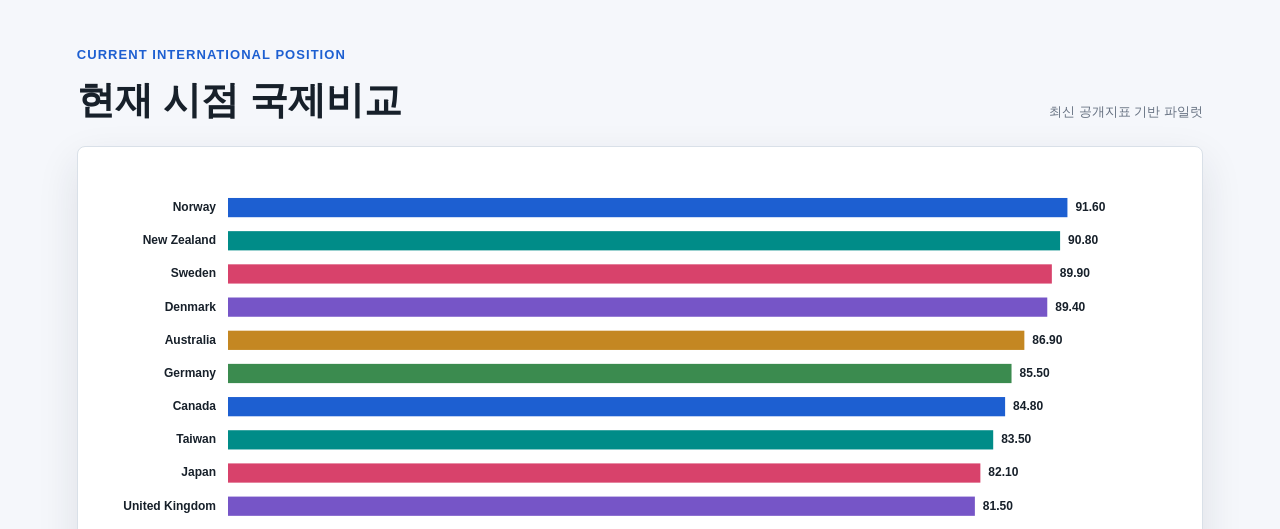
==== commit 3a177f3f: "Add G20 ranking chart to K-Democracy" ====
--- a/k-democracy.html
+++ b/k-democracy.html
@@ -83,6 +83,15 @@
         </article>
         <div id="kdRanking" class="kd-ranking"></div>
       </div>
+      <article class="kd-chart-panel kd-g20-panel">
+        <div class="panel-head">
+          <div>
+            <h3>G20 표본 순위</h3>
+            <small>국제비교 데이터 중 OECD/G20 또는 G20로 분류된 국가만 표시</small>
+          </div>
+        </div>
+        <canvas id="kdG20Chart" width="900" height="420" aria-label="G20 표본 K민주주의 순위 비교"></canvas>
+      </article>
     </section>
 
     <section class="section" id="components">
--- a/styles.css
+++ b/styles.css
@@ -606,13 +606,22 @@
 }
 
 #kdHistoryChart,
-#kdGlobalChart {
+#kdGlobalChart,
+#kdG20Chart {
   width: 100%;
   min-height: 360px;
 }
 
 #kdGlobalChart {
   min-height: 460px;
+}
+
+.kd-g20-panel {
+  margin-top: 18px;
+}
+
+#kdG20Chart {
+  min-height: 420px;
 }
 
 .kd-global-layout {
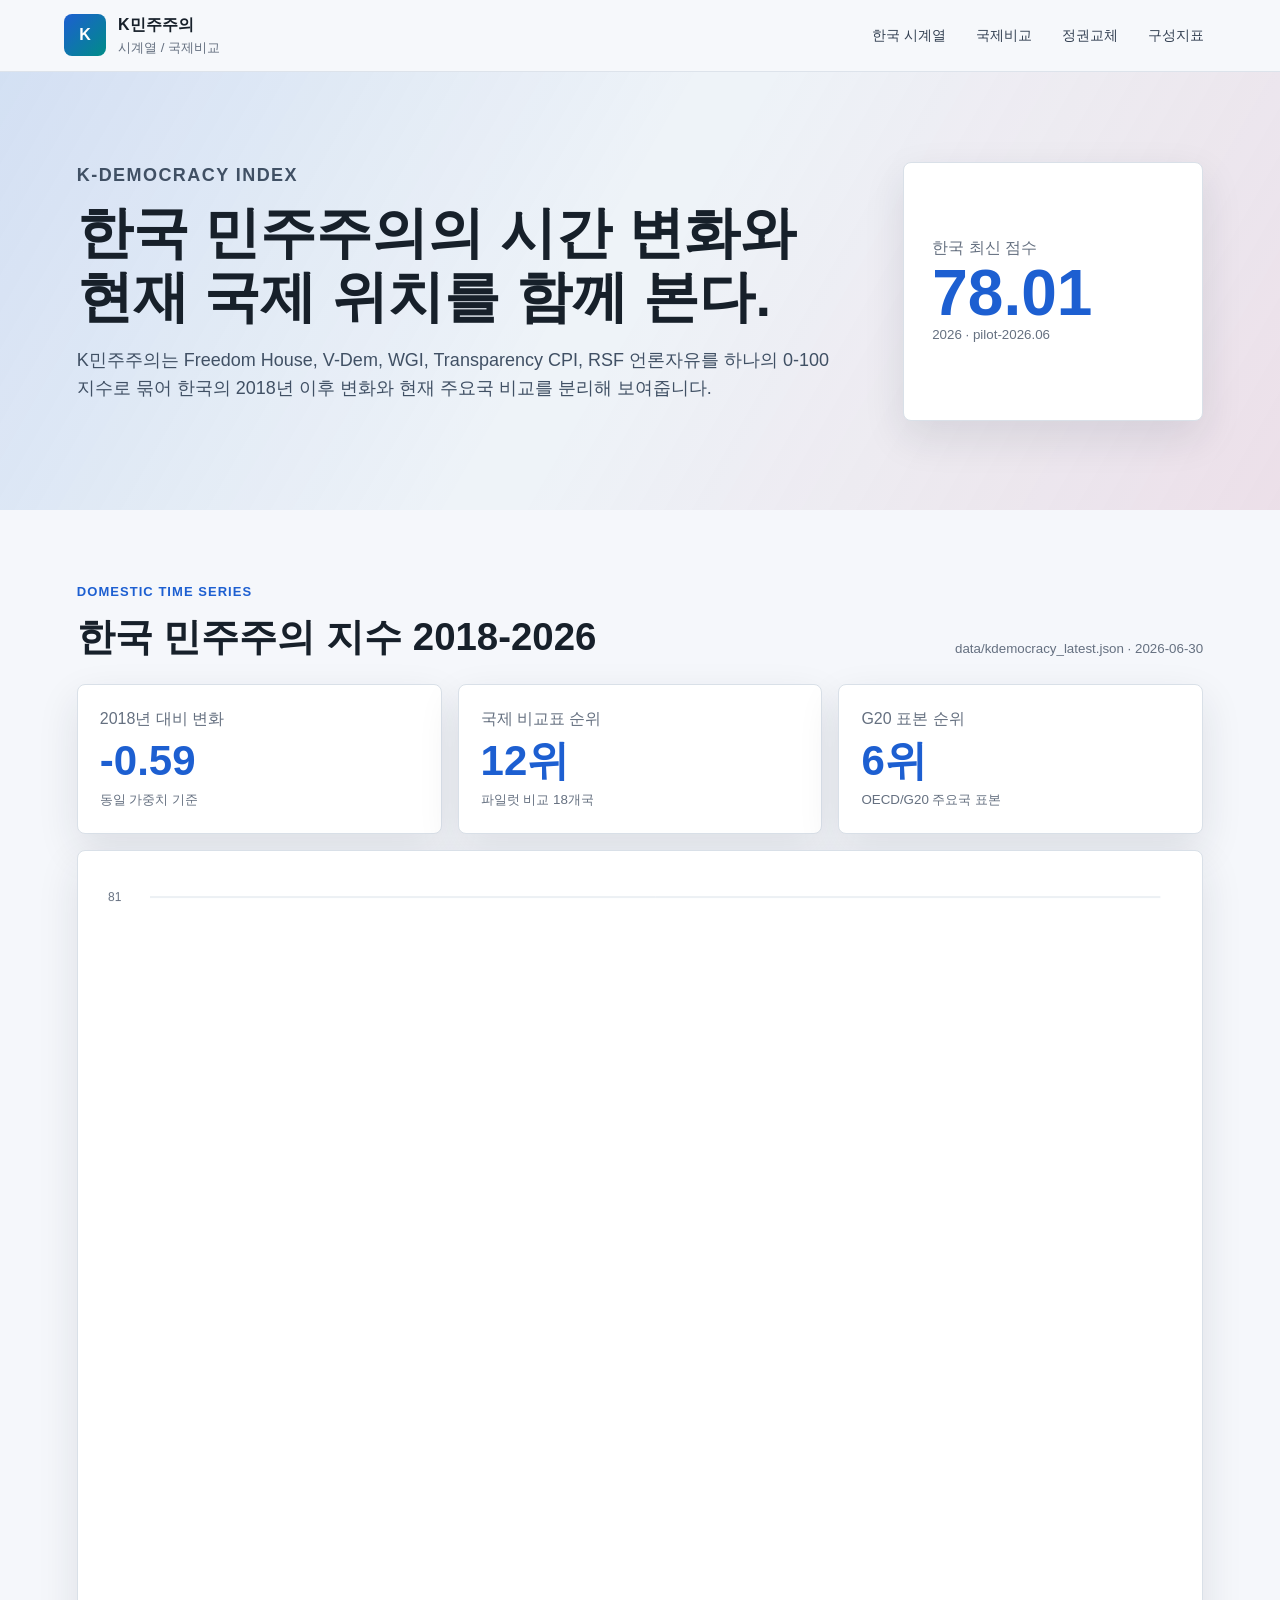
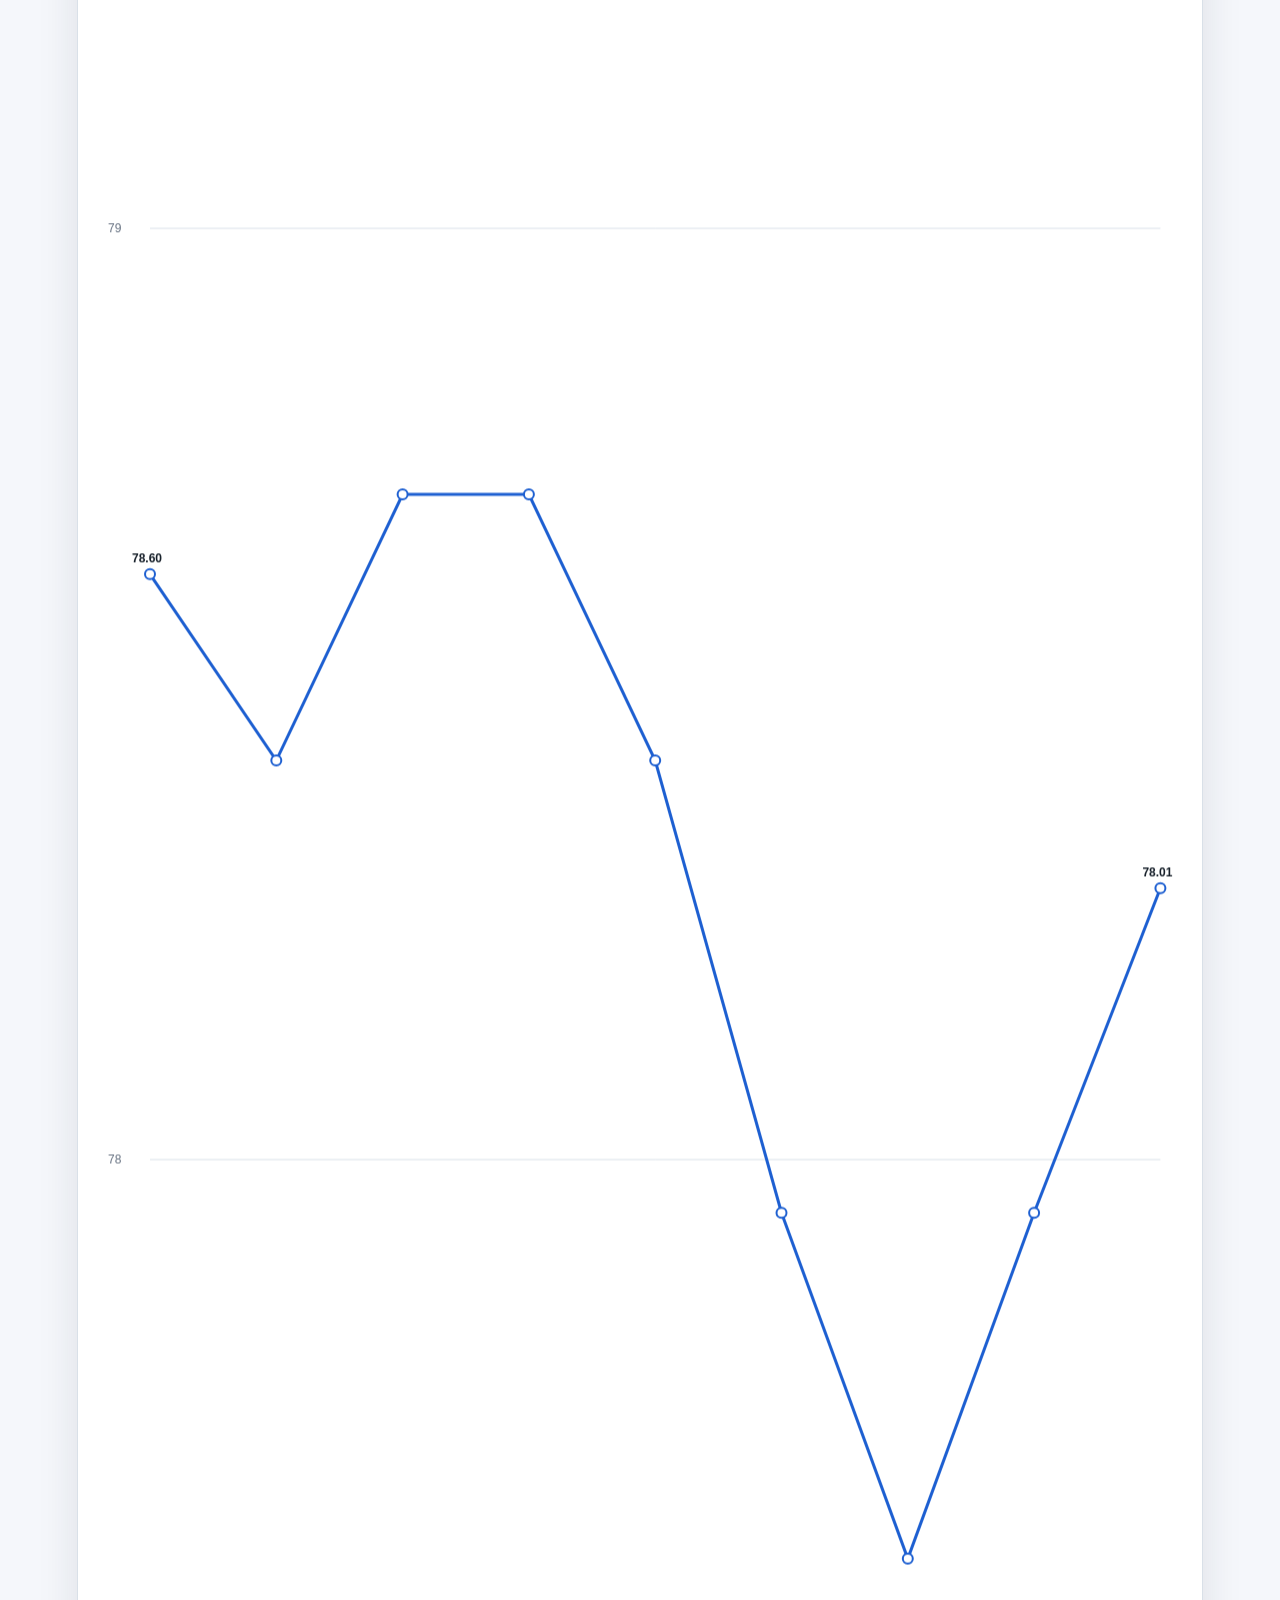
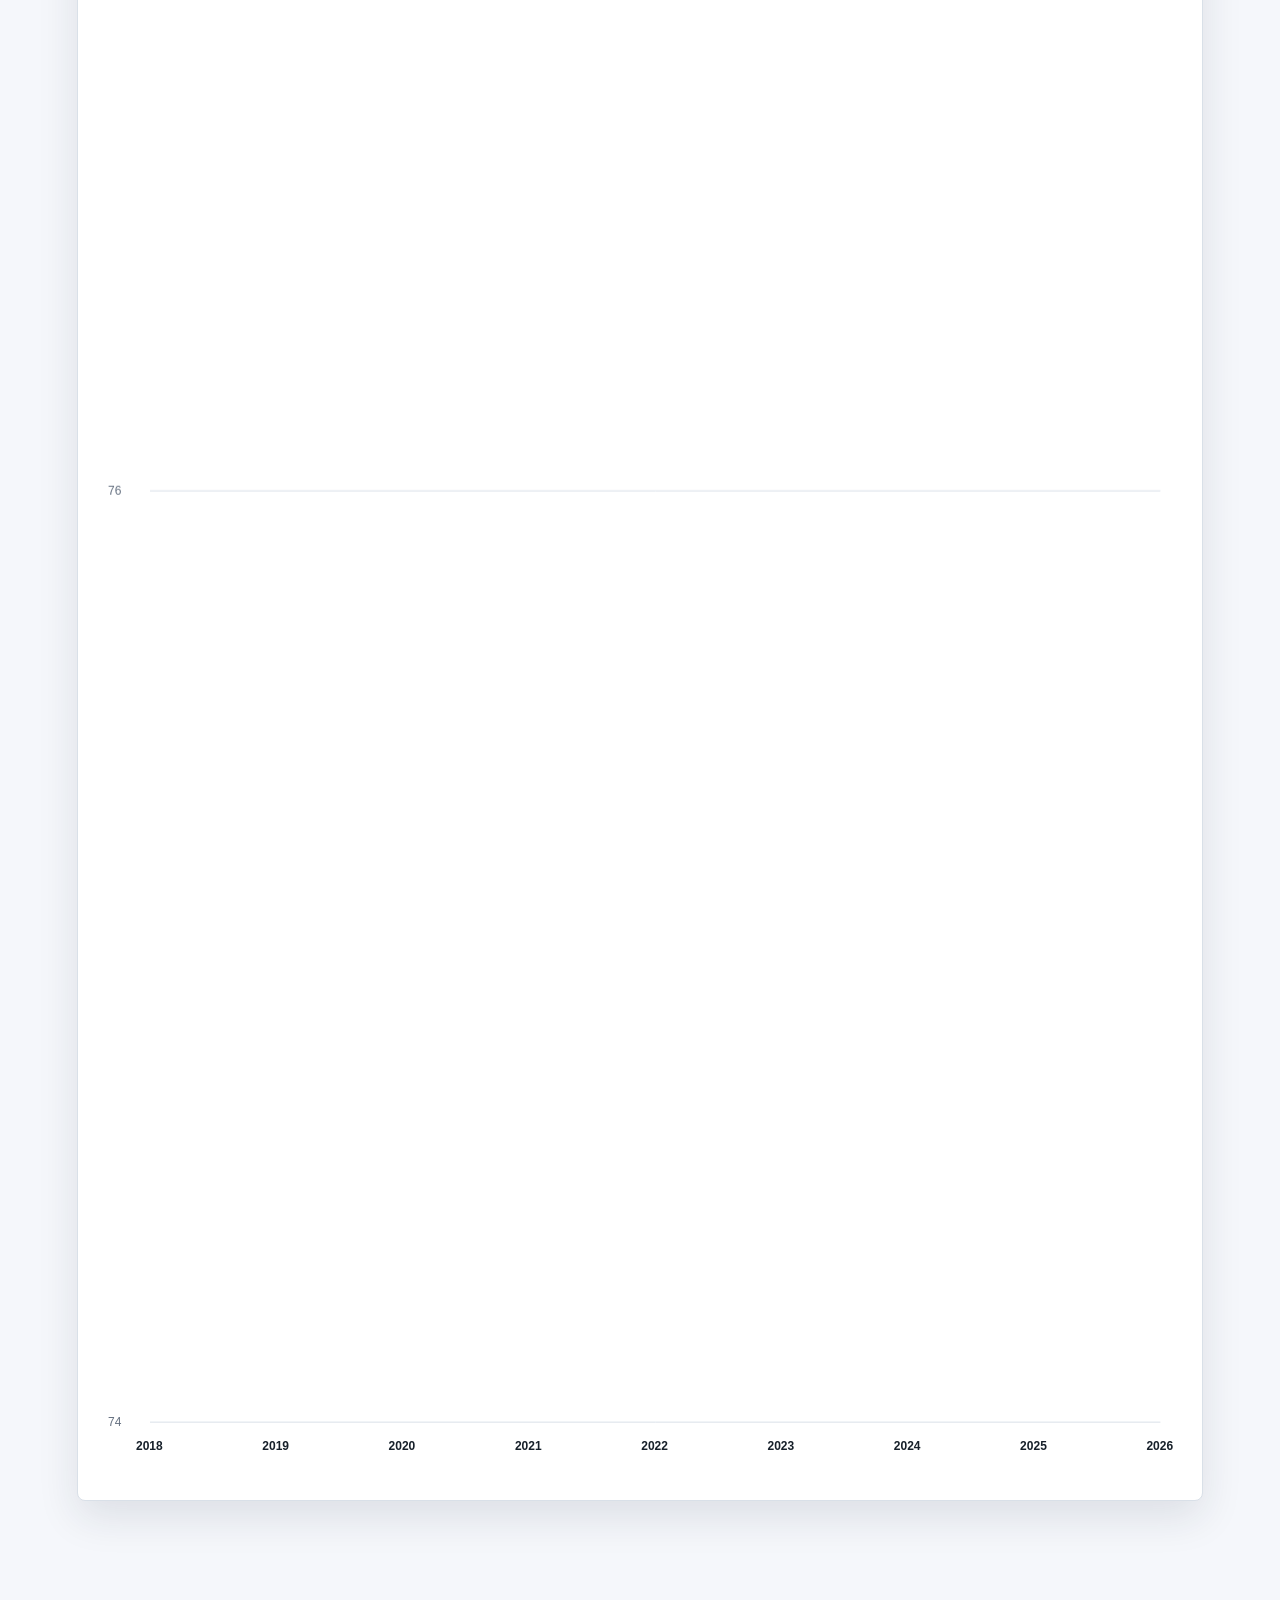
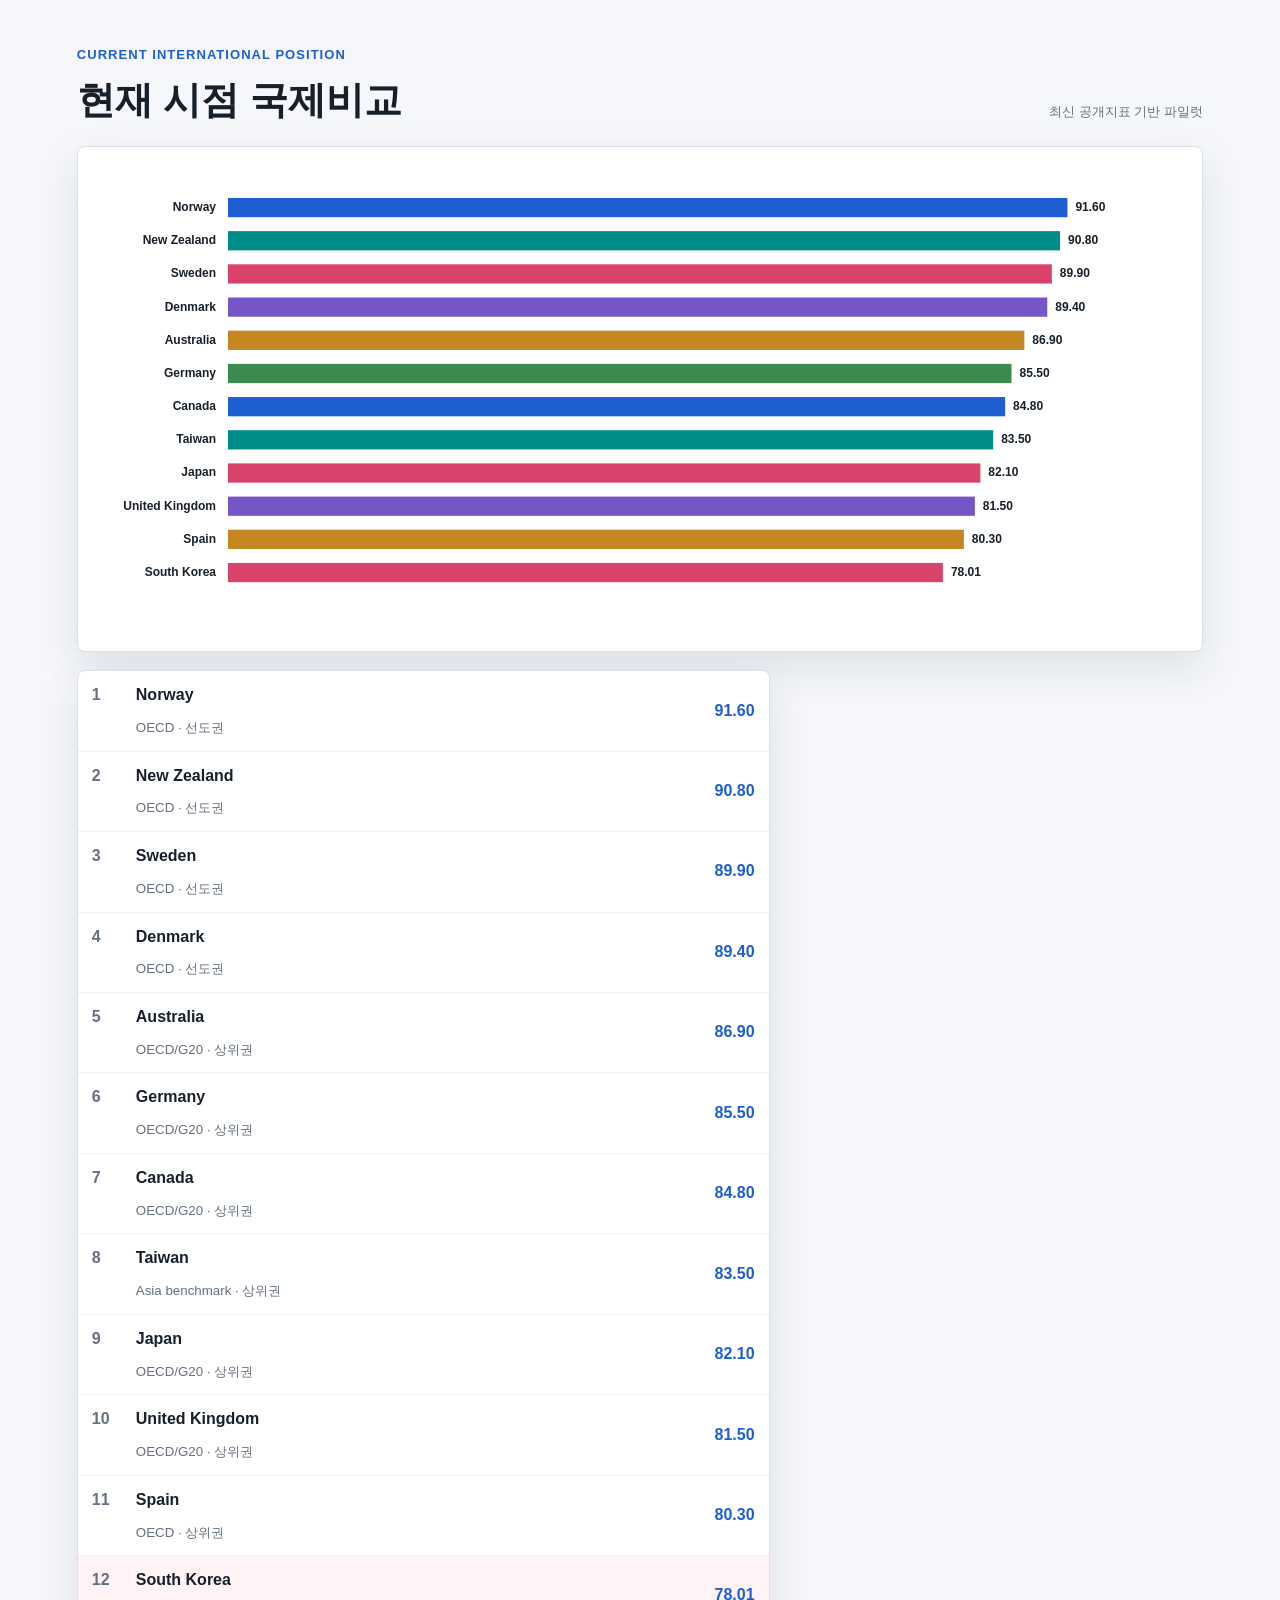
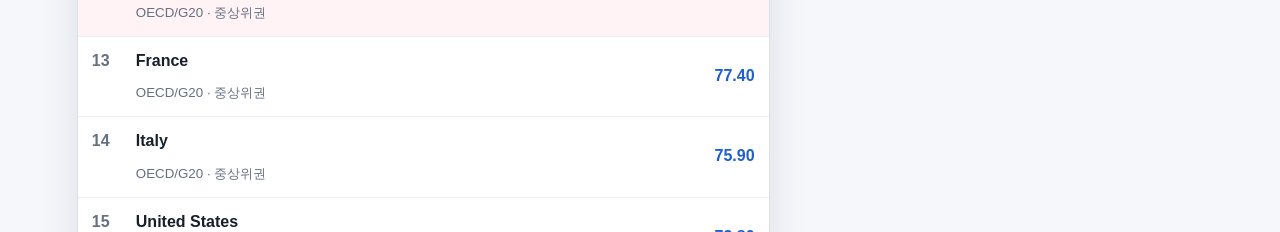
==== commit 04fcb32b: "Add power alternation index to K-Democracy" ====
--- a/k-democracy.html
+++ b/k-democracy.html
@@ -18,6 +18,7 @@
     <nav aria-label="K민주주의 주요 섹션">
       <a href="#korea">한국 시계열</a>
       <a href="#global">국제비교</a>
+      <a href="#alternation">정권교체</a>
       <a href="#components">구성지표</a>
     </nav>
   </header>
@@ -94,6 +95,26 @@
       </article>
     </section>
 
+    <section class="section kd-alternation" id="alternation">
+      <div class="section-head">
+        <div>
+          <p class="eyebrow">Power Alternation</p>
+          <h2>정권교체지수</h2>
+        </div>
+        <small>1995-2026 · 5회 이상 100점</small>
+      </div>
+      <div class="kd-alternation-layout">
+        <article class="kd-chart-panel">
+          <canvas id="kdAlternationChart" width="900" height="440" aria-label="국가별 정권교체지수 비교"></canvas>
+        </article>
+        <article class="kd-note">
+          <h3>왜 별도 지표인가</h3>
+          <p id="kdAlternationNote"></p>
+          <div id="kdAlternationList" class="kd-event-list"></div>
+        </article>
+      </div>
+    </section>
+
     <section class="section" id="components">
       <div class="section-head">
         <div>
--- a/styles.css
+++ b/styles.css
@@ -607,7 +607,8 @@
 
 #kdHistoryChart,
 #kdGlobalChart,
-#kdG20Chart {
+#kdG20Chart,
+#kdAlternationChart {
   width: 100%;
   min-height: 360px;
 }
@@ -622,6 +623,48 @@
 
 #kdG20Chart {
   min-height: 420px;
+}
+
+.kd-alternation {
+  background: #ffffff;
+}
+
+.kd-alternation-layout {
+  display: grid;
+  grid-template-columns: minmax(0, 1.3fr) minmax(280px, 0.7fr);
+  gap: 18px;
+}
+
+#kdAlternationChart {
+  min-height: 440px;
+}
+
+.kd-event-list {
+  display: grid;
+  gap: 12px;
+  margin-top: 18px;
+}
+
+.kd-event-list div {
+  display: grid;
+  gap: 5px;
+  padding: 14px;
+  border: 1px solid #edf1f5;
+  border-radius: 8px;
+  background: #f8fafc;
+}
+
+.kd-event-list b {
+  color: var(--blue);
+}
+
+.kd-event-list span {
+  color: var(--ink);
+  font-weight: 800;
+}
+
+.kd-event-list small {
+  color: var(--muted);
 }
 
 .kd-global-layout {
@@ -742,7 +785,8 @@
   .warning,
   .dashboard-grid,
   .kd-hero,
-  .kd-global-layout {
+  .kd-global-layout,
+  .kd-alternation-layout {
     grid-template-columns: 1fr;
   }
 
